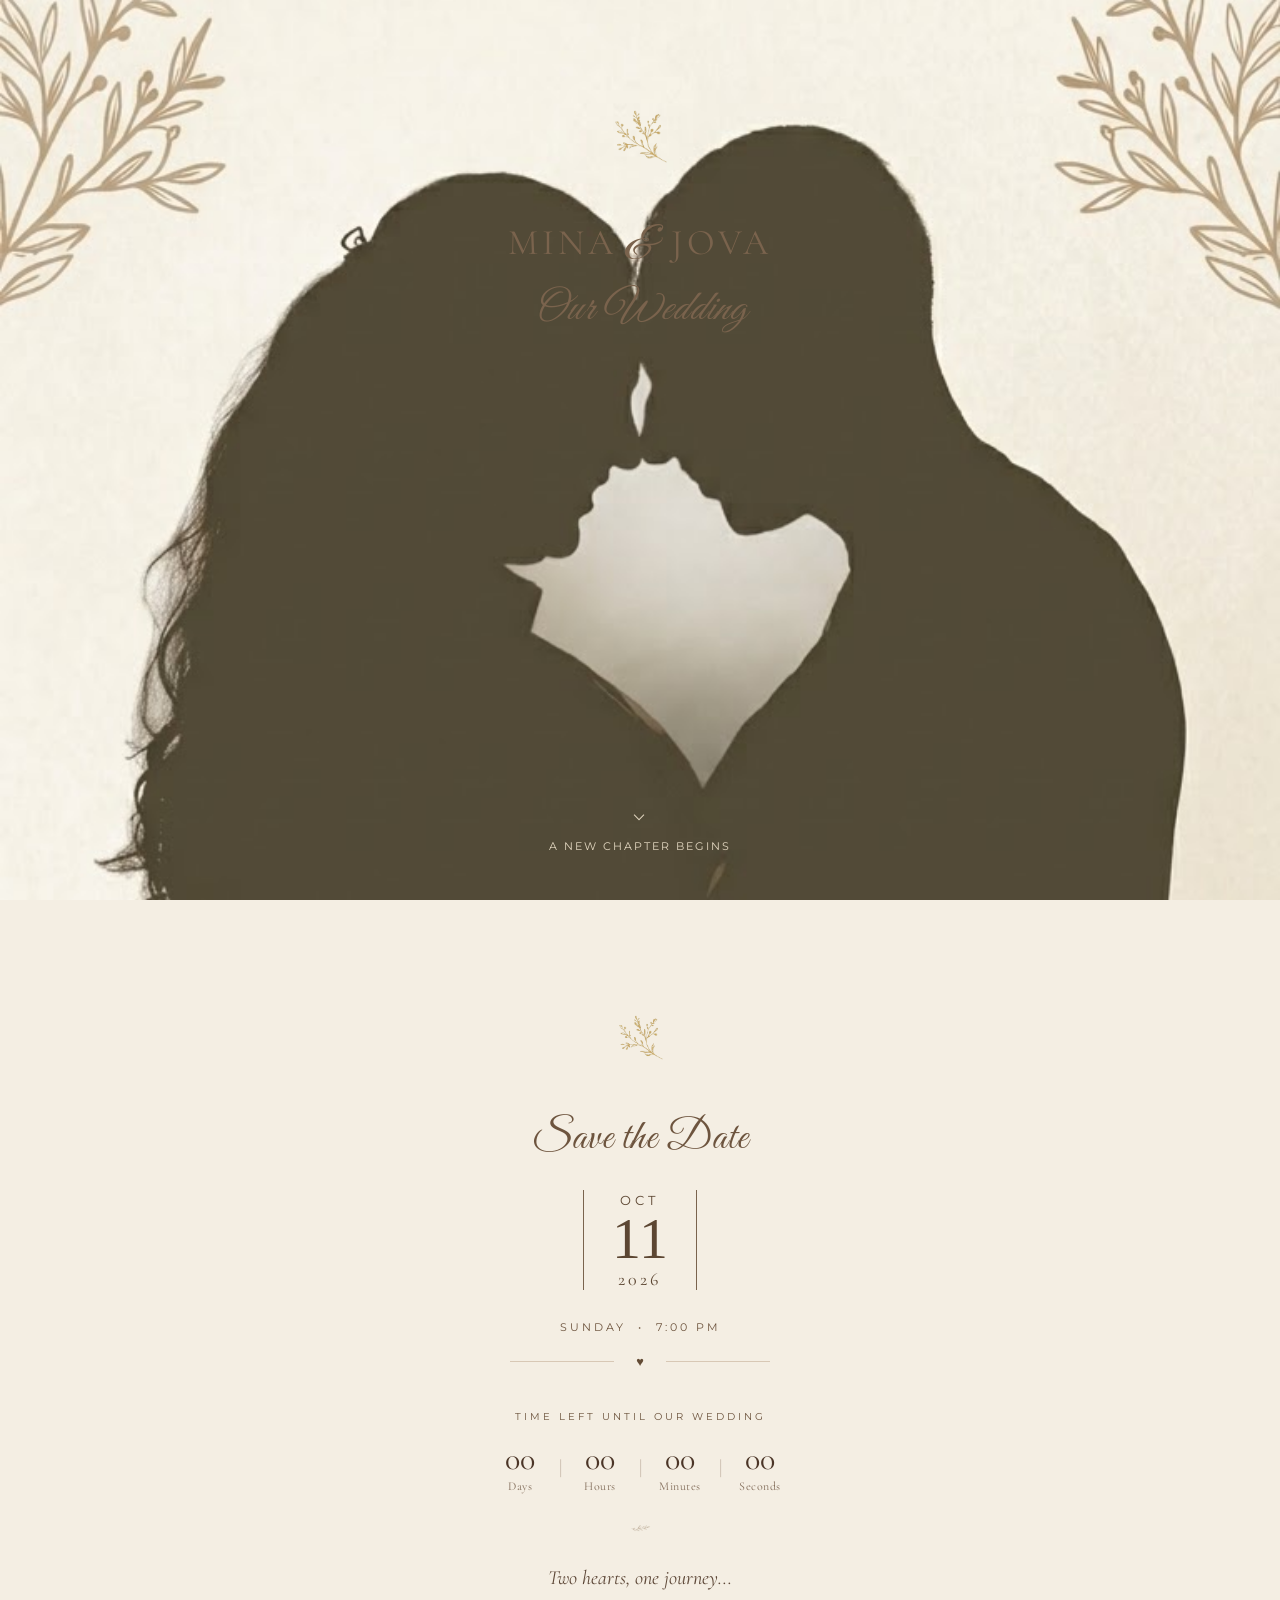
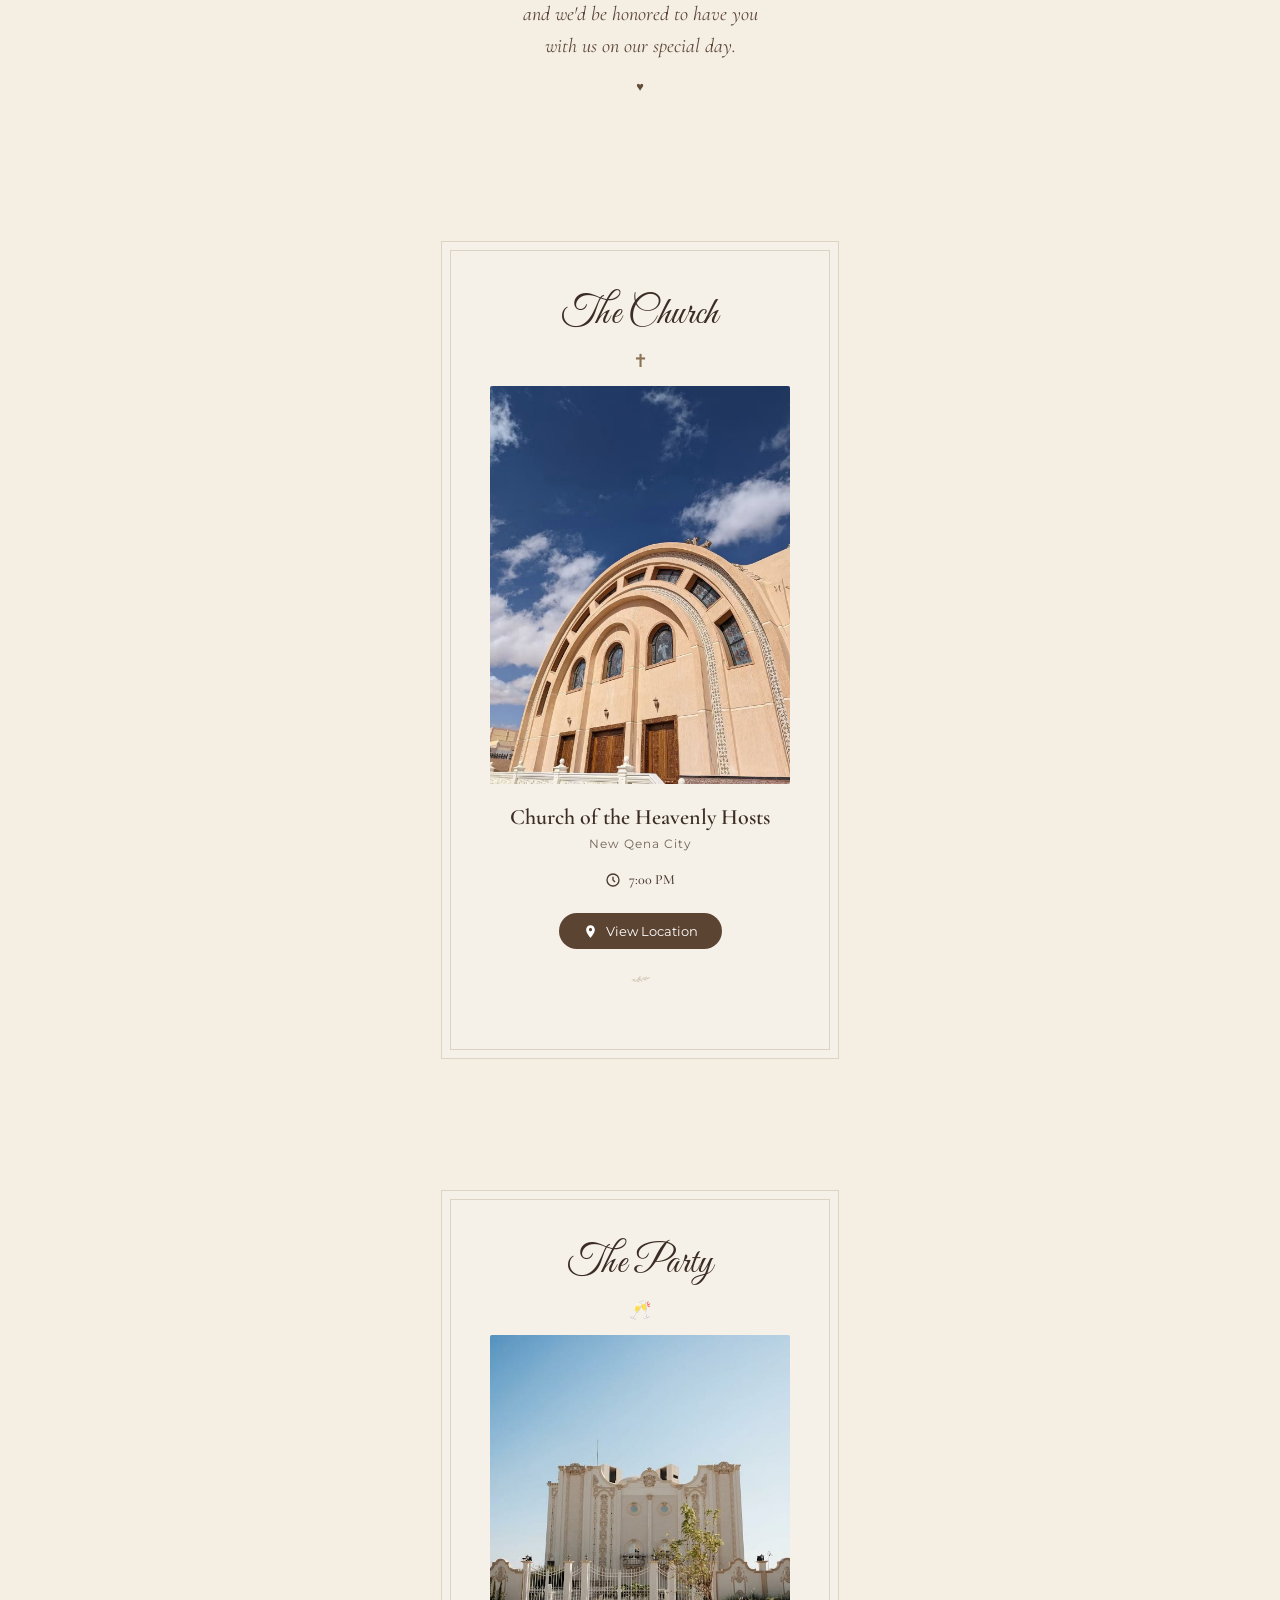
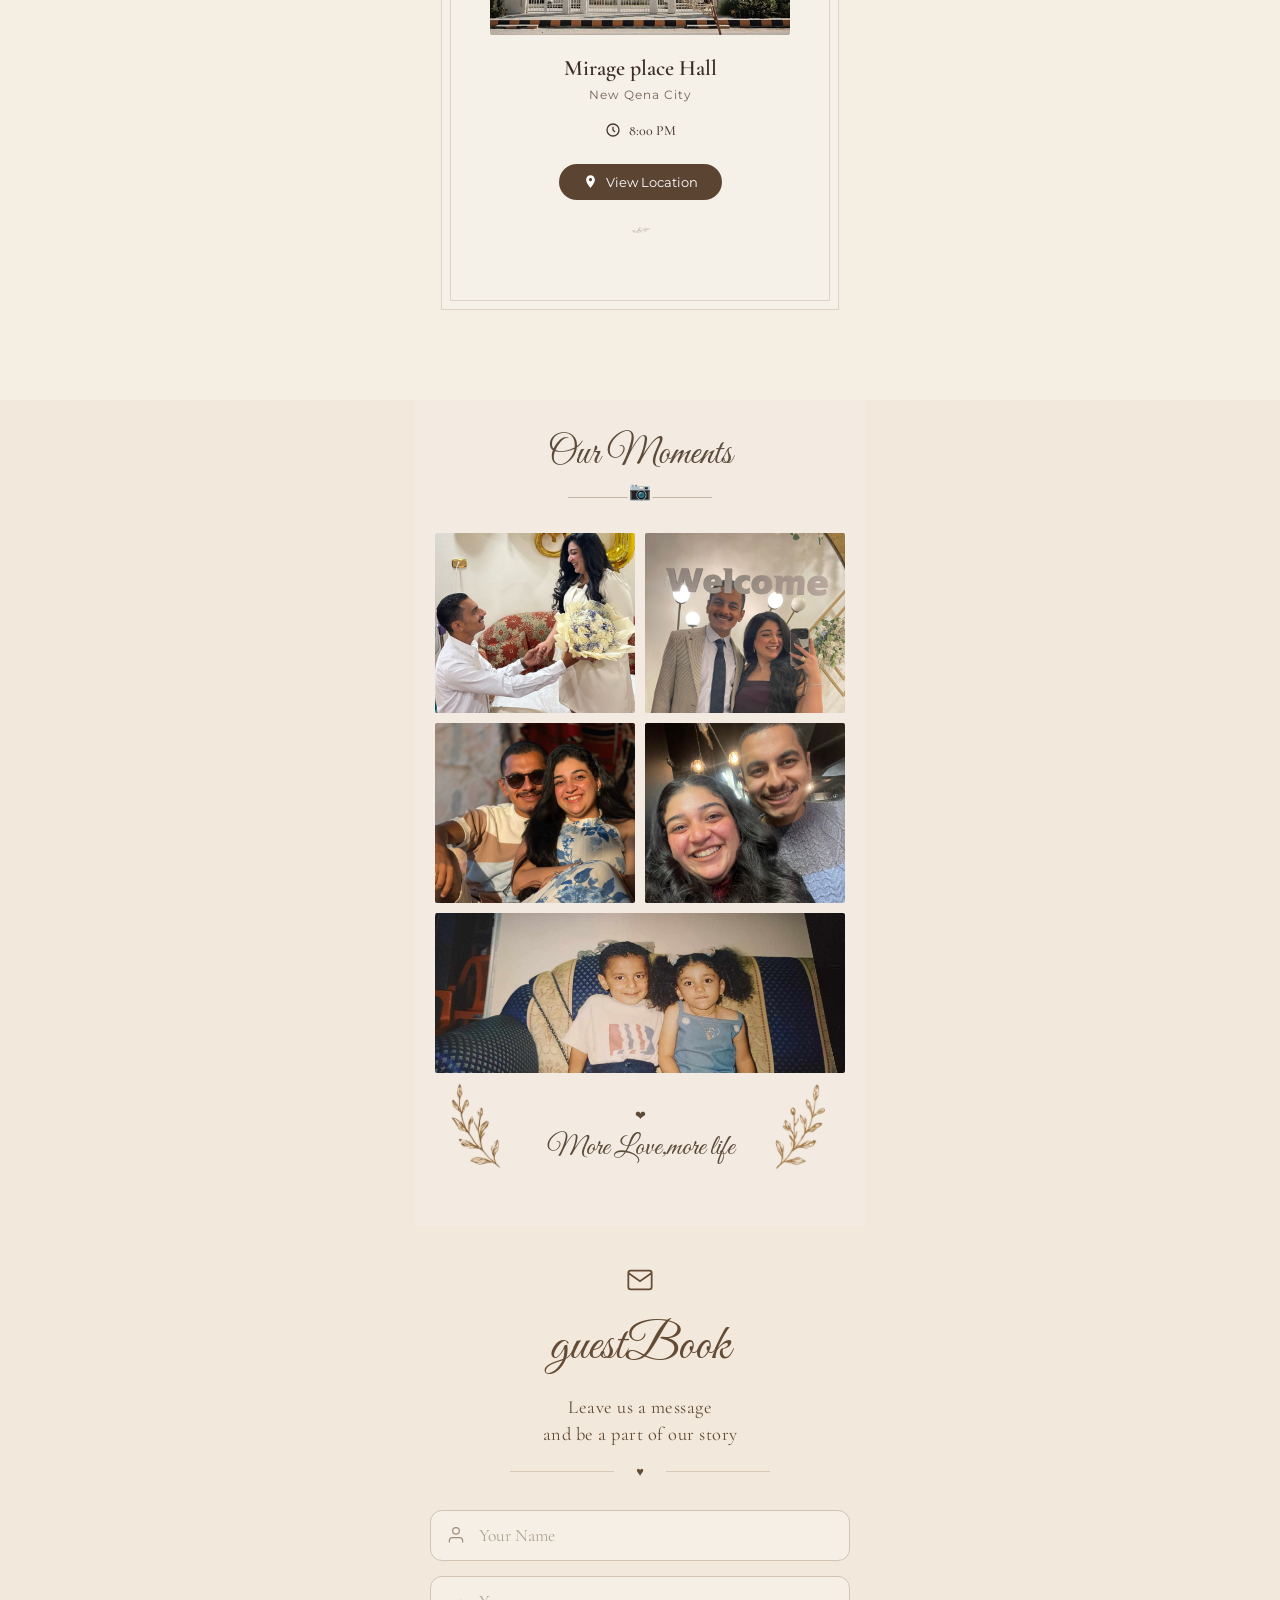
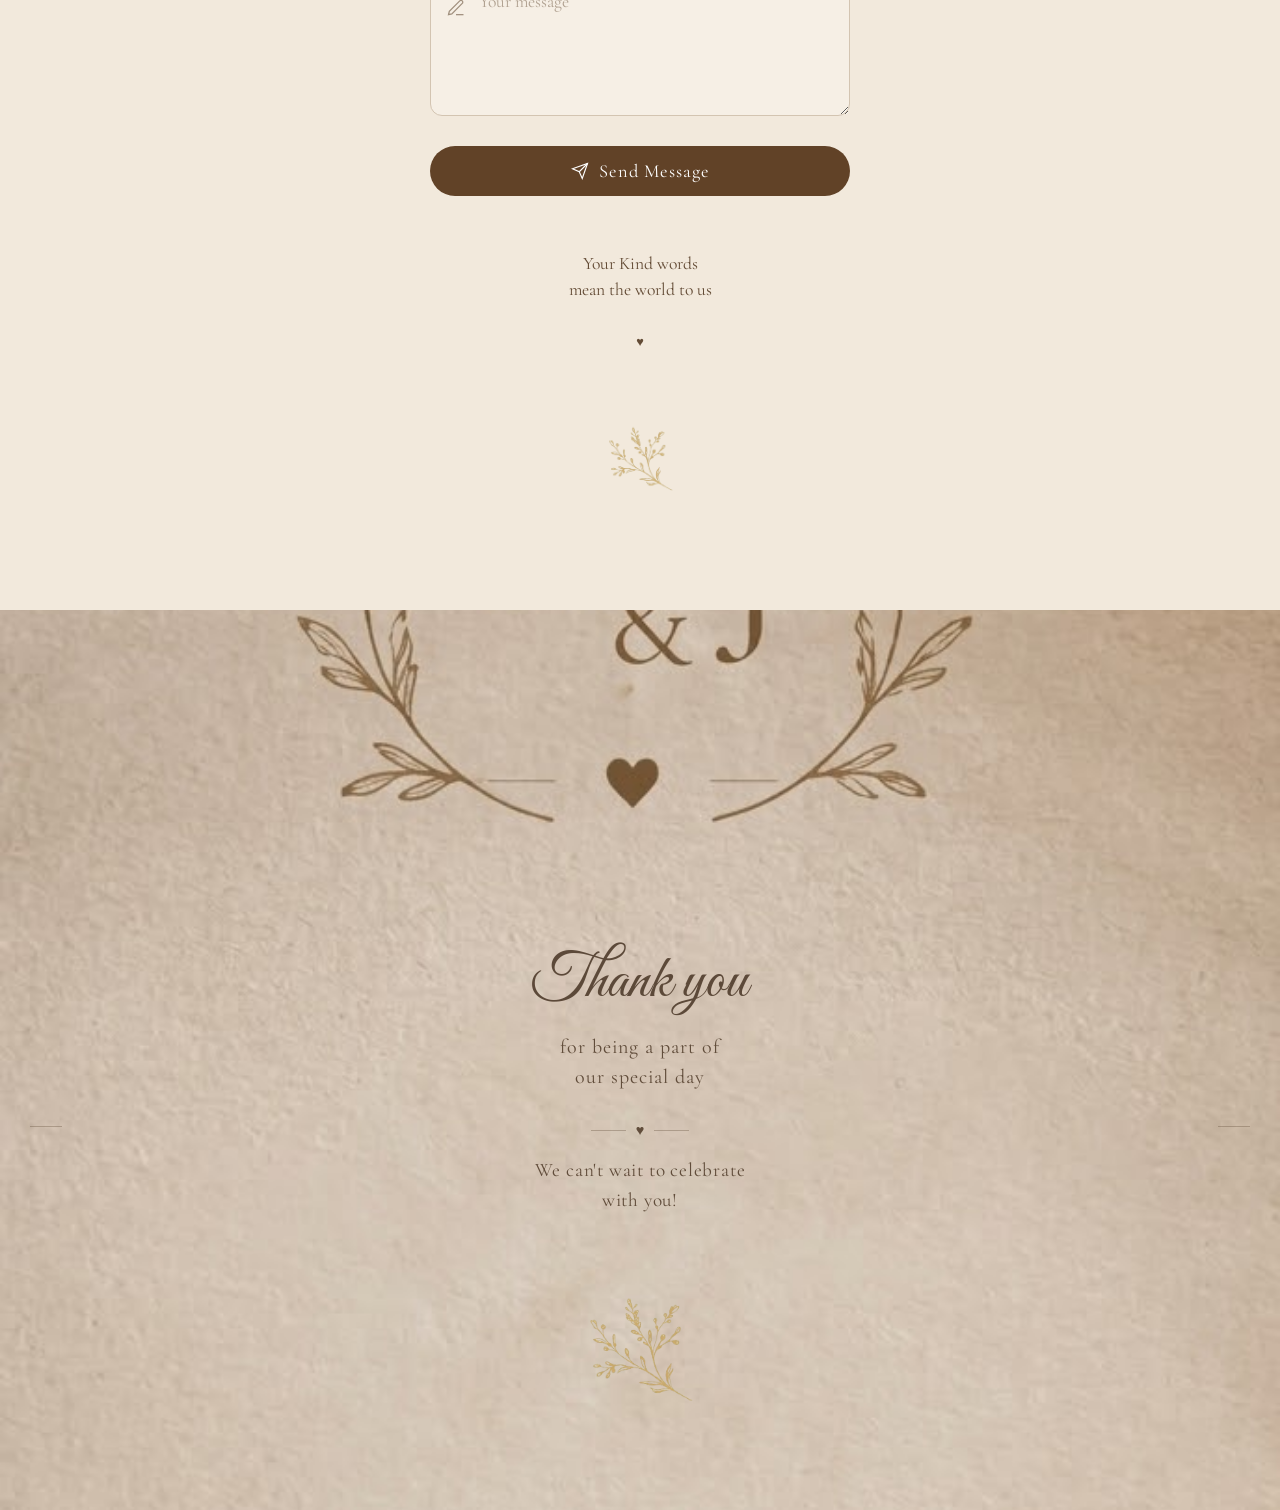
==== index.html @ a1f75e51 "Fix HTML formatting and structure" ====
<!DOCTYPE html>
<html lang="en">
<head>
    <meta charset="UTF-8">
    <meta name="viewport" content="width=device-width, initial-scale=1.0">
    <title>Mina & Jova - Our Wedding</title>

    <link rel="preconnect" href="https://fonts.googleapis.com">
    <link rel="preconnect" href="https://fonts.gstatic.com" crossorigin>
    <link href="https://fonts.googleapis.com/css2?family=Cormorant+Garamond:ital,wght@0,400;0,500;0,600;1,400&family=Great+Vibes&family=Montserrat:wght@300;400;500&display=swap" rel="stylesheet">
    <link href="https://fonts.googleapis.com/css2?family=Cormorant+Garamond:ital,wght@0,400;0,500;0,600;1,400&family=Great+Vibes&family=Montserrat:wght@300;400;500&family=Playfair+Display:wght@400;500;600&family=Cinzel:wght@400;500&family=Bodoni+Moda:ital,opsz,wght@0,6..96,400;0,6..96,500&display=swap" rel="stylesheet">
    <meta name="color-scheme"content="light">
    <link rel="stylesheet" href="background.css">
</head>
<body>
    <section class="hero-page">
        <div class="hero-img">
            <img src="photos/hhh.jpeg" alt="Mina&Jova">
        </div>
        <div class="hero-content">
            <div class="icon"><img src="photos/pl-removebg-preview.png" alt="Element"></div>
            <h1>
                Mina<span class="amp">&amp;</span> Jova
                <span>Our Wedding</span>
            </h1>
        </div>
        <div class="scroll-down" id="scrollTrigger">
            <span class="arrow"> ⌵ </span>
            <p>A New Chapter Begins</p>
        </div>
    </section>

    <section class="date-page">
        <div class="date-content">
            <div class="top-branch">
                <img src="photos/pl-removebg-preview.png" alt="branch">
            </div>

            <p class="save-date">Save the Date</p>

            <div class="wedding-date">
                <div class="month">
                    <span>OCT</span>
                </div>
                <div class="day">
                    <span>11</span>
                </div>
                <div class="year">
                    <span>2026</span>
                </div>
            </div>

            <p class="day-time">
                SUNDAY &nbsp;&bull;&nbsp; 7:00 PM
            </p>

            <div class="heart-line">
                <span></span>
                <b>♥</b>
                <span></span>
            </div>

            <p class="countdown-title">
                TIME LEFT UNTIL OUR WEDDING
            </p>
            
            <div class="countdown">
                <div class="countbox">
                    <span id="days">00</span>
                    <small>Days</small>
                </div>
                <div class="time-sep">|</div>
                <div class="countbox">
                    <span id="hours">00</span>
                    <small>Hours</small>
                </div>
                <div class="time-sep">|</div>
                <div class="countbox">
                    <span id="minutes">00</span>
                    <small>Minutes</small>
                </div>
                <div class="time-sep">|</div>
                <div class="countbox">
                    <span id="seconds">00</span>
                    <small>Seconds</small>
                </div>
            </div>

            <div class="bottom-branch">
                <img src="photos/WhatsApp_Image_2026-10-04_at_4.08.40_AM-removebg-preview.png" alt="branch">
            </div>

            <div class="invitation-message">
                <p>Two hearts, one journey...</p>
                <p>
                    and we'd be honored to have you <br>
                    with us on our special day.
                </p>
                <span class="footer-heart">♥</span>
            </div>
        </div>
    </section>
    <section>
        <div class="church">
            <h1>The Church</h1>
            <div class="cross">
                <span class="line"></span>
                <br>✝<br>
                <span class="line"></span>
            </div>
            <img src="photos/church.jpeg" alt="The church">
            <h3>Church of the Heavenly Hosts </h3>
            <p class="address">New Qena City</p>
            <div class="ch-time">
                <svg class="clock-icon" viewBox="0 0 24 24" fill="none" stroke="currentColor" stroke-width="2">
                    <circle cx="12" cy="12" r="9"></circle>
                    <polyline points="12 7 12 12 15 15"></polyline>
                </svg>
                <span>7:00 PM</span>
            </div>
            <div class="location">
                <a href="https://maps.app.goo.gl/4hbQ6xeEVaFsQYPV6" target="_blank">
                    <svg class="locationicon" viewBox="0 0 24 24" fill="currentColor">
                        <path d="M12 2C8.13 2 5 5.13 5 9c0 5.25 7 13 7 13s7-7.75 7-13c0-3.87-3.13-7-7-7zm0 9.5c-1.38 0-2.5-1.12-2.5-2.5s1.12-2.5 2.5-2.5 2.5 1.12 2.5 2.5-1.12 2.5-2.5 2.5z"/>
                    </svg>
                    <span>View Location</span>
                </a>
            </div>
            <div class="bottom-branch">
                <img src="photos/WhatsApp_Image_2026-10-04_at_4.08.40_AM-removebg-preview.png" alt="branch">
            </div>
        </div>
    </section>
    <section>
        <div class="church">
            <h1>The Party</h1>
            <div class="cross">
                <span class="line"></span>
                <br>🥂<br>
                <span class="line"></span>
            </div>
            <img src="photos/mirage.jpeg" alt="The church">
            <h3>Mirage place Hall </h3>
            <p class="address">New Qena City</p>
            <div class="ch-time">
                <svg class="clock-icon" viewBox="0 0 24 24" fill="none" stroke="currentColor" stroke-width="2">
                    <circle cx="12" cy="12" r="9"></circle>
                    <polyline points="12 7 12 12 15 15"></polyline>
                </svg>
                <span>8:00 PM</span>
            </div>
            <div class="location">
                <a href="https://maps.app.goo.gl/EiPr5Mc1aZHXVhtH8" target="_blank">
                    <svg class="locationicon" viewBox="0 0 24 24" fill="currentColor">
                        <path d="M12 2C8.13 2 5 5.13 5 9c0 5.25 7 13 7 13s7-7.75 7-13c0-3.87-3.13-7-7-7zm0 9.5c-1.38 0-2.5-1.12-2.5-2.5s1.12-2.5 2.5-2.5 2.5 1.12 2.5 2.5-1.12 2.5-2.5 2.5z"/>
                    </svg>
                    <span>View Location</span>
                </a>
            </div>
            <div class="bottom-branch">
                <img src="photos/WhatsApp_Image_2026-10-04_at_4.08.40_AM-removebg-preview.png" alt="branch">
            </div>
        </div>
    </section>
    <section class="gallery">
        <h1 class="title">Our Moments</h1>
        <div class="cross">
                <span class="line"></span>
                <span class="icon">📷</span>
                <span class="line"></span>
         </div>
         <div class="img">
            <img src="photos/1.jpeg" alt="1st ph" class="first">
            <img src="photos/2.jpeg" alt="2nd ph">
            <img src="photos/3.jpeg" alt="3rd">
            <img src="photos/4.jpeg" alt="5th">
            <img src="photos/kids.jpeg" alt="4th" class="full-width">
         </div>
         <div class="footeer-content">
            <div class="heart-icon">❤</div>
            <p class="gcontent">More Love,more life</p>
             <img src="photos/plant-removebg-preview.png" alt="branches" class="side-branches">
         </div>

    </section>
    <section class="guestBook-page" id="guestBook">
        <div class="guestBook-container">
            <div class="envelope-icon">
                <svg viewBox="0 0 24 24" fill="none" stroke="currentColor" stroke-width="1.5">
                    <rect x="2" y="4" width="20" height="16" rx="2"></rect>
                    <path d="M22 6L12 13L2 6"></path>
                </svg>
            </div>
            <h1>guestBook</h1>
            <p class="subtitle">
                Leave us a message<br>
                and be a part of our story
            </p>
            <div class="heart-line">
                <span></span>
                <b>♥</b>
                <span></span>
            </div>

            <form class="guestBook-form" id="guestBookform">
                <div class="input-group">
                    <svg class="input-icon" viewBox="0 0 24 24" fill="none" stroke="currentColor" stroke-width="1.5">
                        <path d="M20 21v-2a4 4 0 0 0-4-4H8a4 4 0 0 0-4 4v2"></path>
                        <circle cx="12" cy="7" r="4"></circle>
                    </svg>
                    <input type="text" id="guestName" placeholder="Your Name" required>
                </div>
                <div class="input-group">
                    <svg class="input-icon pencil-icon" viewBox="0 0 24 24" fill="none" stroke="currentColor" stroke-width="1.5">
                        <path d="M12 20h9"></path>
                        <path d="M16.5 3.5a2.121 2.121 0 0 1 3 3L7 19l-4 1 1-4L16.5 3.5z"></path>
                    </svg>
                    <textarea id="guestMessage" placeholder="Your message" rows="4" required></textarea>
                </div>

                <button type="submit" class="send-btn">
                    <svg viewBox="0 0 24 24" fill="none" stroke="currentColor" stroke-width="1.5">
                        <line x1="22" y1="2" x2="11" y2="13"></line>
                        <polygon points="22 2 15 22 11 13 2 9 22 2"></polygon>
                    </svg>
                    <span>Send Message</span>
                </button>
            </form>
            <div class="guestBook-footer">
                <p id="guestBookStatus"></p>
                <p>Your Kind words<br>mean the world to us</p>
                <span class="footer-heart">♥</span>
                <div class="bottom-branch">
                    <img src="photos/pl-removebg-preview.png" alt="branch">
                </div>
            </div>
            
        </div>
    </section>
    <section class="last-page">
        <img src="photos/lastpage.jpeg" alt="last-page" loading="eager">
        <h1>Thank you</h1>
        <p>for being a part of<br>our special day</p>
        <div class="footer-heart">
            <span class="footer-heart">♥</span>
        </div>
        <div class="lastletters">
            <p>We can't wait to celebrate <br>with you!</p>
        </div>
        <div class="bottom-branch">
            <img src="photos/pl-removebg-preview.png" alt="branch">
        </div>
    </section>
    <script src="background.js"></script>
</body>
</html>
---- background.css ----
/* --- إعدادات الصفحة الأساسية --- */
html, body {
    margin: 0;
    padding: 0;
    width: 100%;
    background: #f4eee3;
    color-scheme: light;
    -webkit-text-size-adjust: 100%;
    font-family: 'Playfair Display', Georgia, serif;
    display: block; /* يضمن ترتيب الأقسام عمودياً */
}

/* ==========================================
   1. Hero Page Section (الصفحة الأولى)
   ========================================== */
.hero-page {
    width: 100%;
    min-height: 100svh;
    position: relative;
    overflow: hidden;
    background: #f4eee3;
    display: flex;
    justify-content: center;
    align-items: center;
    padding: 0;
    box-sizing: border-box;
    touch-action: none;
}

.hero-img {
    position: absolute;
    inset: 0;
    width: 100%;
    height: 100%;
    z-index: 1;
    overflow: hidden;
}

.hero-img img {
    width: 100%;
    height: 100%;
    object-fit: cover;
    object-position: center center;
    display: block;
}

.hero-content {
    position: absolute;
    z-index: 2;
    top: 8%;
    left: 50%;
    transform: translateX(-50%);
    text-align: center;
    width: 90%;
    max-width: 500px;
}

.hero-content h1 {
    font-family: "Cormorant Garamond", serif;
    font-size: clamp(26px, 5vw, 36px);
    font-weight: 400;
    color: #7a634d;
    margin: 0;
    text-transform: uppercase;
    letter-spacing: 4px;
    line-height: 1.2;
}

.hero-content h1 span {
    font-family: 'Great Vibes', cursive;
    font-size: clamp(28px, 6vw, 42px);
    letter-spacing: 1px;
    font-style: italic;
    font-weight: 400;
    text-transform: none;
    display: block;
    margin-top: 10px;
    color: #7a634d;
}

.hero-content h1 .amp {
    font-family: 'Great Vibes', cursive;
    font-size: 1.3em;
    color: #7a634d;
    text-transform: none;
    font-weight: 400;
    margin: 0 6px;
    display: inline-block;
    vertical-align: middle;
}

.icon {
    display: flex;
    justify-content: center;
    margin-bottom: 12px;
}

.icon img {
    width: clamp(45px, 12vw, 65px);
    height: auto;
    display: block;
    mix-blend-mode: multiply;
}

.scroll-down {
    position: absolute;
    z-index: 2;
    opacity: 0.9;
    bottom: 4%;
    left: 50%;
    transform: translateX(-50%);
    display: flex;
    flex-direction: column;
    align-items: center;
    gap: 5px;
    font-family: "Montserrat", sans-serif;
    font-size: 11px;
    white-space: nowrap;
    letter-spacing: 2px;
    text-transform: uppercase;
    color: #f4e8d1;
}

.scroll-down .arrow {
    display: block;
    font-size: 20px;
    line-height: 1;
}

/* ==========================================
   2. Date Page Section (صفحة التاريخ والتنازلي)
   ========================================== */
.date-page {
    width: 100%;
    min-height: 100svh;
    background: #f4eee3;
    display: flex;
    justify-content: center;
    align-items: center;
    text-align: center;
    padding: 60px 25px;
    color: #c4b5a5;
    box-sizing: border-box;
}

.date-content {
    width: 100%;
    max-width: 450px;
    display: flex;
    flex-direction: column;
    align-items: center;
}

.top-branch img {
    width: 55px;
    height: auto;
    margin-bottom: 15px;
    display: block;
}

.save-date {
    font-family: 'Great Vibes', cursive;
    font-size: 42px;
    letter-spacing: 1px;
    color: #6d543e;
    margin: 0 0 20px 0;
}

.wedding-date {
    display: inline-flex;
    flex-direction: column;
    justify-content: center;
    align-items: center;
    border-left: 1px solid #7a634d;
    border-right: 1px solid #7a634d;
    padding: 0 28px;
    align-items: stretch;
    margin: 5px 0 20px;
}

.month span {
    font-family: "Montserrat", sans-serif;
    font-size: 13px;
    letter-spacing: 4px;
    color: #5c4632;
}

.day span {
    font-family: "barkshire swash", serif;
    font-size: 58px;
    line-height: 1;
    font-weight: 500;
    color: #5c4632;
}

.year span {
    font-family: "Cormorant Garamond", serif;
    font-size: 18px;
    letter-spacing: 3px;
    color: #5c4632;
}

.day-time {
    font-family: "Montserrat", sans-serif;
    font-size: 11px;
    letter-spacing: 3px;
    color: #6d543e;
    margin: 10px 0 20px;
    text-transform: uppercase;
}

.heart-line {
    display: flex;
    align-items: center;
    justify-content: center;
    width: 65%;
    gap: 12px;
    margin: 10px auto 25px;
}

.heart-line span {
    flex: 1;
    height: 1px;
    background: #b49a72;
}

.heart-line b {
    padding: 0 10px;
    font-size: 9px;
    color: #6d543e;
}

.countdown-title {
    font-family: "Montserrat", sans-serif;
    font-size: 10px;
    letter-spacing: 3px;
    text-transform: uppercase;
    color: #6d543e;
    margin-bottom: 20px;
}

.countdown {
    display: flex;
    justify-content: center;
    align-items: center;
    gap: 16px;
    margin-bottom: 20px;
}

.countbox {
    display: flex;
    flex-direction: column;
    align-items: center;
    min-width: 45px;
}

.countbox span {
    font-family: "Cormorant Garamond", serif;
    line-height: 1;
    font-size: 32px;
    color: #4b3527;
}

.countbox small {
    font-family: "Cormorant Garamond", serif;
    margin-top: 4px;
    font-size: 12px;
    letter-spacing: 0.5px;
    text-transform: capitalize;
    color: #806b58;
}

.time-sep {
    color: #c4b5a5;
    font-weight: 300;
    font-size: 20px;
    line-height: 1;
}

.invitation-message {
    font-family: "Cormorant Garamond", serif;
    color: #5d4737;
    font-size: 20px;
    line-height: 1.6;
    font-style: italic;
}

.invitation-message p {
    margin: 4px 0;
}

.footer-heart {
    display: block;
    margin-top: 15px;
    font-size: 10px;
    color: #6d543e;
}


section:has(.church) {
    display: flex;
    justify-content: center;
    align-items: center;
    min-height: 100vh;
    padding: 40px 20px;
    box-sizing: border-box;
    background-color: #f4eee3;
}

.church {
    background-color: #f5f0e8;
    border: 1px solid #dcd3c5;
    outline: 8px solid #f5f0e8;
    box-shadow: 0 0 0 9px #dcd3c5;
    
    max-width: 380px;
    width: 100%;
    padding: 40px 20px;
    text-align: center;
    box-sizing: border-box;
    color: #4a3b32;
    margin: 0 auto;
}

.church h1 {
    font-family: 'Great Vibes', cursive;
    font-size: 38px;
    font-weight: normal;
    margin: 0 0 10px 0;
    color: #3b2d25;
}

.church .cross {
    font-size: 18px;
    color: #8c7355;
    margin: 10px 0 20px;
    line-height: 0.5;
}


.church img {
    width: 100%;
    max-width: 300px;
    height: auto;
    border-radius: 2px;
    display: block;
    margin: 0 auto 20px auto;
}

.church h3 {
    font-family: "Cormorant Garamond", serif;
    font-size: 22px;
    font-weight: 600;
    margin: 0 0 6px 0;
    color: #3b2d25;
}

.church .address {
    font-family: "Montserrat", sans-serif;
    font-size: 12px;
    letter-spacing: 1px;
    color: #736357;
    margin: 0 0 20px 0;
}

.ch-time {
    display: flex;
    align-items: center;
    justify-content: center;
    gap: 8px;
    margin-bottom: 25px;
    color: #4a3b32;
    font-size: 14px;
    font-weight: 500;
}

.clock-icon {
    width: 16px;
    height: 16px;
    stroke: #4a3b32;
}


.location {
    margin-bottom: 25px;
}

.location a {
    display: inline-flex;
    align-items: center;
    justify-content: center;
    gap: 8px;
    background-color: #5c4433; 
    color: #ffffff !important;  
    padding: 10px 24px;
    border-radius: 50px;       
    text-decoration: none !important;
    font-family: "Montserrat", sans-serif;
    font-size: 13px;
    transition: background-color 0.3s ease;
}

.location a:hover {
    background-color: #423023;
}


.locationicon {
    width: 15px;
    height: 15px;
    fill: #ffffff;
}

.bottom-branch img {
    width: 250px;
    height: auto;
    margin: 10px auto 25px;
    display: block;
}


.gallery {
    background-color: #f3eae1; 
    max-width: 450px;
    margin: 0 auto;
    padding: 30px 20px 20px 20px;
    text-align: center;
    box-sizing: border-box;
    position: relative;
}


.gallery .title {
    font-family: 'Great Vibes', 'Dancing Script', cursive;
    font-size: 2.4rem;
    color: #5c4b38;
    margin: 0 0 5px 0;
    font-weight: normal;
}


.gallery .cross {
    display: flex;
    align-items: center;
    justify-content: center;
    gap: 1px;
    margin-bottom: 20px;
    color: #5c4b38;
    font-size: 0.9rem;
}

.gallery .cross .line {
    height: 1px;
    width: 60px;
    background-color: #c4b5a5;
    display: inline-block;
}
.gallery .cross .icon{
   font-size: 1.1rem;
   line-height: 1;
}


.gallery .img {
    display: grid;
    grid-template-columns: repeat(2, 1fr); 
    gap: 10px;
    margin-bottom: 25px;
}


.gallery .img img {
    width: 100%;
    height: 180px; 
    object-fit: cover; 
    display: block;
    border-radius: 2px;
}


.gallery .img img.full-width {
    grid-column: span 2;
    height: 160px; 
}


.gallery .img img {
    width: 100%;
    height: 180px;
    object-fit: cover;
    object-position: top; 
    display: block;
    border-radius: 2px;
}
.gallery .img img:first-child{
    object-position: bottom !important;
}

.gallery .footeer-content {
    position: relative;
    padding-top: 10px;
    padding-bottom: 40px; 
}

.gallery .heart-icon {
    font-size: 0.8rem;
    color: #5c4b38;
    margin-bottom: 5px;
}

.gallery .gcontent {
    font-family: 'Great Vibes', 'Dancing Script', cursive;
    font-size: 1.8rem;
    color: #5c4b38;
    margin: 0;
}


.gallery .side-branches {
    position: absolute;
    bottom: 0;
    left: 0;
    width: 100%;
    height: auto;
    pointer-events: none; 
}

/* ==========================================
   4. Guestbook Section (قسم دفتر الزوار)
   ========================================== */
.guestbook-section {
    width: 100%;
    min-height: 100vh;
    background-color: #f4eee3;
    display: flex;
    justify-content: center;
    align-items: center;
    padding: 60px 20px;
    box-sizing: border-box;
}

.guestbook-container {
    width: 100%;
    max-width: 420px;
    text-align: center;
    margin: 0 auto;
}

.envelope-icon {
    display: flex;
    justify-content: center;
    margin-bottom: 10px;
}

.envelope-icon svg {
    width: 28px;
    height: 28px;
    stroke: #6d543e;
}

.guestbook-container h1 {
    font-family: 'Great Vibes', cursive;
    font-size: 52px;
    font-weight: normal;
    color: #4a3b32;
    margin: 5px 0 15px 0;
}

.guestbook-container .subtitle {
    font-family: "Cormorant Garamond", serif;
    font-size: 20px;
    color: #6d543e;
    line-height: 1.4;
    margin: 0 0 15px 0;
}

.guestbook-form {
    display: flex;
    flex-direction: column;
    gap: 16px;
    margin: 30px 0;
}

.input-group {
    position: relative;
    width: 100%;
}

.input-icon {
    position: absolute;
    left: 16px;
    top: 50%;
    transform: translateY(-50%);
    width: 18px;
    height: 18px;
    stroke: #806b58;
    pointer-events: none;
}

.pencil-icon {
    top: 20px;
    transform: none;
}

.input-group input,
.input-group textarea {
    width: 100%;
    background-color: rgba(238, 230, 218, 0.5);
    border: 1px solid #dcd3c5;
    border-radius: 12px;
    padding: 14px 16px 14px 46px;
    font-family: "Cormorant Garamond", serif;
    font-size: 18px;
    color: #4a3b32;
    box-sizing: border-box;
    outline: none;
    transition: border-color 0.3s ease, background-color 0.3s ease;
}

.input-group input::placeholder,
.input-group textarea::placeholder {
    color: #806b58;
    opacity: 0.8;
}

.input-group input:focus,
.input-group textarea:focus {
    border-color: #7a634d;
    background-color: rgba(238, 230, 218, 0.8);
}

.input-group textarea {
    resize: vertical;
    min-height: 140px;
}

.send-btn {
    display: inline-flex;
    align-items: center;
    justify-content: center;
    gap: 10px;
    background-color: #5c4433;
    color: #ffffff;
    border: none;
    border-radius: 50px;
    padding: 14px 28px;
    font-family: "Montserrat", sans-serif;
    font-size: 14px;
    letter-spacing: 1px;
    cursor: pointer;
    transition: background-color 0.3s ease;
    margin-top: 5px;
}

.send-btn:hover {
    background-color: #423023;
}

.send-btn svg {
    width: 16px;
    height: 16px;
    stroke: #ffffff;
}

.guestbook-footer p {
    font-family: "Cormorant Garamond", serif;
    font-size: 19px;
    color: #6d543e;
    line-height: 1.5;
    margin: 20px 0 10px 0;
}

/* استيراد خطوط كلاسيكية مشابهة للتصميم */
@import url('https://fonts.googleapis.com/css2?family=Great+Vibes&family=Cormorant+Garamond:ital,wght@0,400;0,600;1,400&display=swap');

:root {
    --bg-color: #f2e9dc;
    --text-color: #634b35;
    --input-bg: rgba(255, 255, 255, 0.25);
    --input-border: #d3c4b1;
    --btn-bg: #614227;
    --btn-text: #ffffff;
    --placeholder-color: #a08f7d;
}

body {
    margin: 0;
    padding: 0;
    background-color: var(--bg-color);
    font-family: 'Cormorant Garamond', serif;
    color: var(--text-color);
}

.guestBook-page {
    display: flex;
    justify-content: center;
    align-items: center;
    min-height: 100vh;
    padding: 40px 20px;
    box-sizing: border-box;
    background-color: var(--bg-color);
}

.guestBook-container {
    width: 100%;
    max-width: 420px;
    text-align: center;
    display: flex;
    flex-direction: column;
    align-items: center;
}

/* أيقونة الظرف العلوية */
.envelope-icon svg {
    width: 28px;
    height: 28px;
    stroke: var(--text-color);
    margin-bottom: 10px;
}

/* العنوان الرئيسي بخط الرقعة/الإنسيابي */
.guestBook-container h1 {
    font-family: 'Great Vibes', cursive;
    font-size: 3.2rem;
    font-weight: normal;
    color: var(--text-color);
    margin: 0 0 15px 0;
}

/* النص الفرعي */
.subtitle {
    font-size: 1.15rem;
    line-height: 1.5;
    color: var(--text-color);
    margin: 0 0 15px 0;
    letter-spacing: 0.5px;
}

/* خط القلب الأوسط */
.heart-line {
    display: flex;
    align-items: center;
    justify-content: center;
    width: 100%;
    max-width: 260px;
    margin: 0 auto 30px auto;
}

.heart-line span {
    flex: 1;
    height: 1px;
    background-color: #d8c8b5;
}

.heart-line b {
    font-size: 0.8rem;
    color: var(--text-color);
    padding: 0 10px;
}

/* الفورم والتصاميم الداخلية */
.guestBook-form {
    width: 100%;
    display: flex;
    flex-direction: column;
    gap: 15px;
}

.input-group {
    position: relative;
    width: 100%;
}

.input-icon {
    position: absolute;
    left: 16px;
    top: 50%;
    transform: translateY(-50%);
    width: 20px;
    height: 20px;
    stroke: var(--placeholder-color);
    pointer-events: none;
}

.input-icon.pencil-icon {
    top: 22px;
    transform: none;
}

.input-group input,
.input-group textarea {
    width: 100%;
    padding: 14px 16px 14px 48px;
    background-color: var(--input-bg);
    border: 1px solid var(--input-border);
    border-radius: 12px;
    font-family: 'Cormorant Garamond', serif;
    font-size: 1.1rem;
    color: var(--text-color);
    box-sizing: border-box;
    outline: none;
    transition: border-color 0.3s ease;
}

.input-group input::placeholder,
.input-group textarea::placeholder {
    color: var(--placeholder-color);
}

.input-group input:focus,
.input-group textarea:focus {
    border-color: var(--text-color);
}

.input-group textarea {
    resize: vertical;
}

/* زر الإرسال */
.send-btn {
    width: 100%;
    padding: 14px;
    background-color: var(--btn-bg);
    color: var(--btn-text);
    border: none;
    border-radius: 25px;
    font-family: 'Cormorant Garamond', serif;
    font-size: 1.15rem;
    cursor: pointer;
    display: flex;
    align-items: center;
    justify-content: center;
    gap: 10px;
    margin-top: 10px;
    transition: background-color 0.3s ease, transform 0.1s ease;
}

.send-btn:hover {
    background-color: #4a321d;
}

.send-btn:active {
    transform: scale(0.99);
}

.send-btn svg {
    width: 18px;
    height: 18px;
    stroke: var(--btn-text);
}


.guestBook-footer {
    margin-top: 40px;
    display: flex;
    flex-direction: column;
    align-items: center;
}

.guestBook-footer p {
    font-size: 1.1rem;
    line-height: 1.5;
    margin: 0 0 15px 0;
}

.footer-heart {
    font-size: 0.8rem;
    color: var(--text-color);
    margin-bottom: 20px;
}

.bottom-branch img {
    width: 80px;
    height: auto;
    opacity: 0.8;
}


/* استدعاء خطوط قريبة جداً من التصميم */
/* ==========================================
   5. Last Page Section (الصفحة الأخيرة)
   ========================================== */
.last-page {
    position: relative;
    width: 100%;
    min-height: 100vh;
    display: flex;
    flex-direction: column;
    align-items: center;

    /* كل المحتوى ناحية تحت */
    justify-content: flex-end;

    text-align: center;

    /* نقل المحتوى لتحت */
    padding: 80px 20px 15px 20px;

    box-sizing: border-box;
    color: #614d3b;
    font-family: 'Cormorant Garamond', serif;
    background-color: #e8ded1;
    overflow: hidden;
}


/* خلفية الصفحة كاملة */
.last-page > img[alt="last-page"] {
    position: absolute;
    top: 0;
    left: 0;
    width: 100%;
    height: 100%;
    object-fit: cover;
    z-index: 0;
}


/* العناصر فوق الخلفية */
.last-page h1,
.last-page p,
.last-page .footer-heart,
.last-page .lastletters,
.last-page .bottom-branch {
    position: relative;
    z-index: 1;
}


/* عنوان Thank you */
.last-page h1 {
    font-family: 'Great Vibes', cursive;
    font-size: 3.8rem;
    font-weight: normal;

    margin: 8px 0 0 0;

    color: #5c4939;
}


/* النص الرئيسي */
.last-page > p {
    font-size: 1.25rem;
    line-height: 1.5;
    letter-spacing: 1px;

    margin: 12px 0 0 0;

    text-transform: lowercase;
}


/* القلب والخط */
.last-page .footer-heart {
    display: flex;
    align-items: center;
    justify-content: center;

    width: 100%;

    margin: 15px 0 8px 0;
}


/* القلب */
.last-page .footer-heart span {
    font-size: 0.9rem;
    color: #614d3b;
    position: relative;
}


/* الخطوط على جانبي القلب */
.last-page .footer-heart::before,
.last-page .footer-heart::after {
    content: "";

    width: 35px;
    height: 1px;

    background-color: rgba(97, 77, 59, 0.35);

    margin: 0 10px;
}


/* النص السفلي */
.last-page .lastletters p {
    font-size: 1.2rem;
    line-height: 1.6;
    letter-spacing: 0.8px;

    margin: 0;
}


/* غصن الزينة */
.last-page .bottom-branch img {
    width: 130px;
    height: auto;

    margin-top: 5px;
    margin-bottom: 5px;

    opacity: 0.85;
}
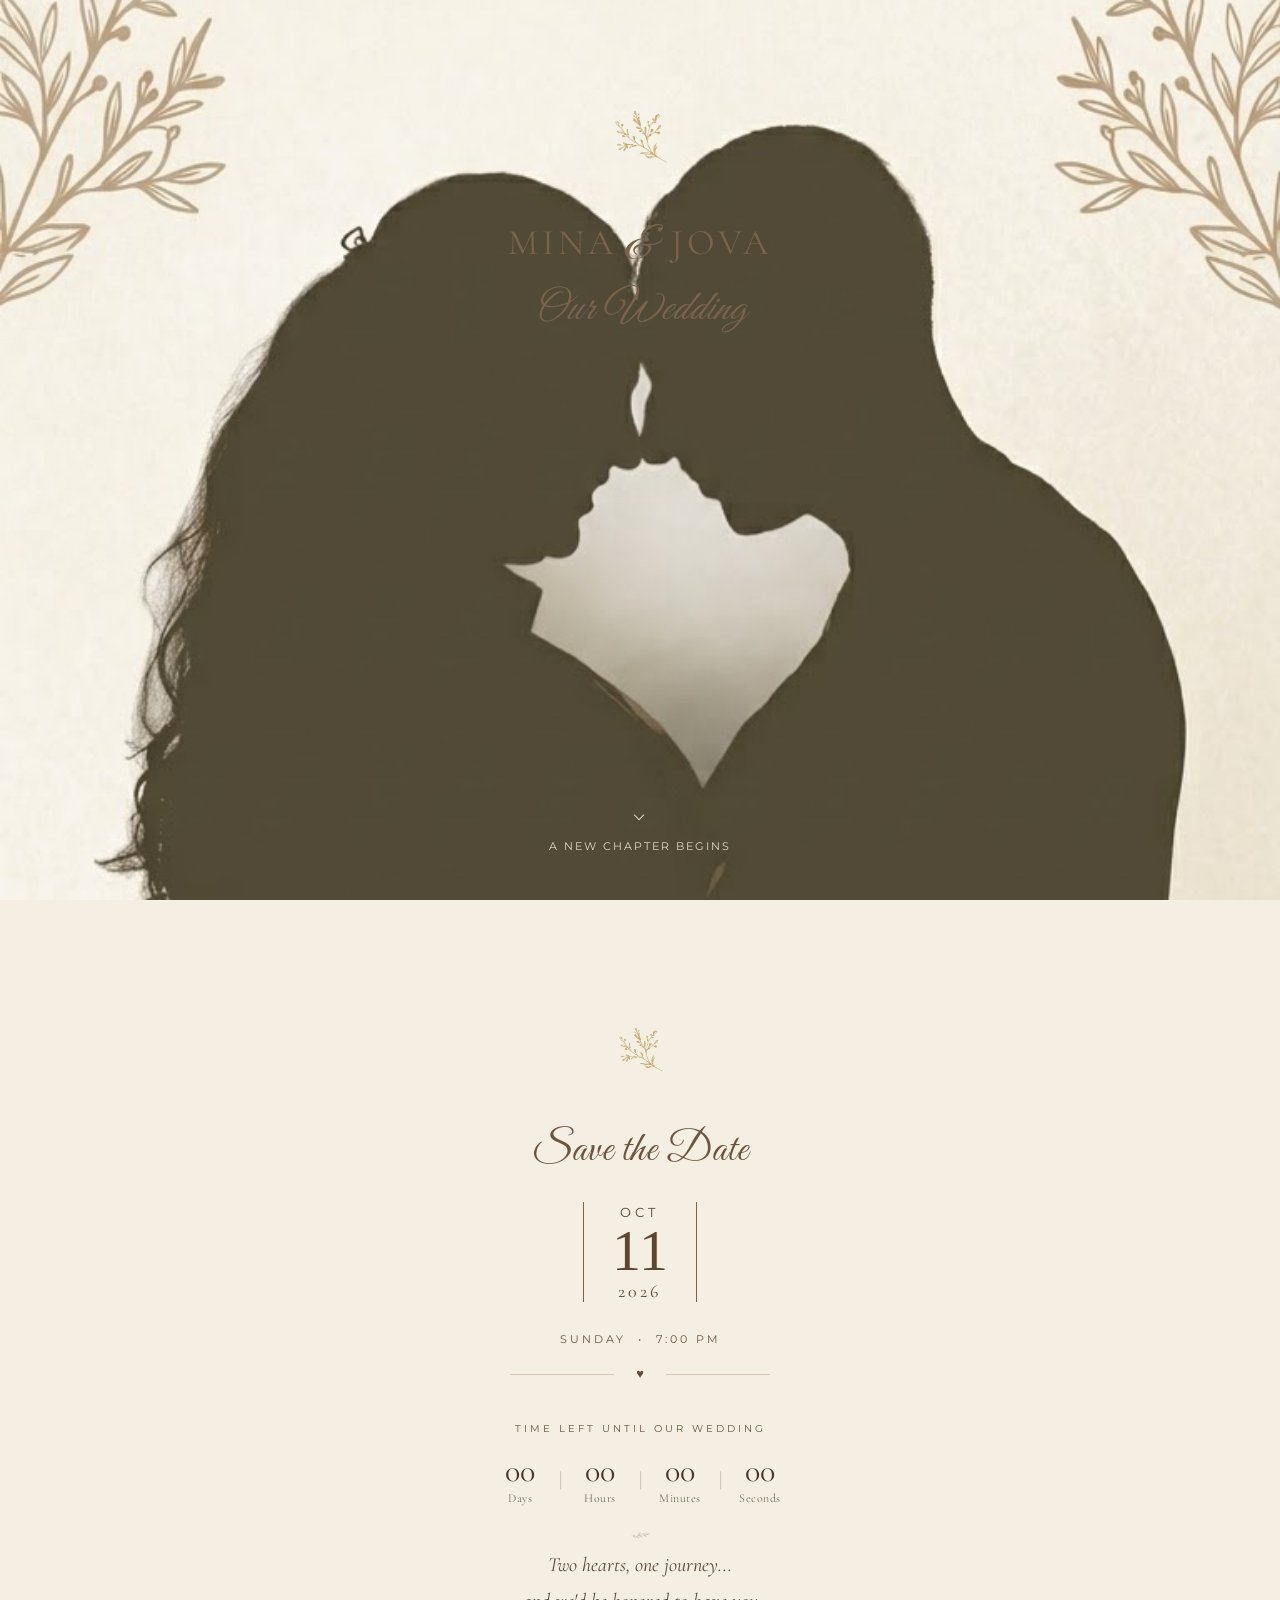
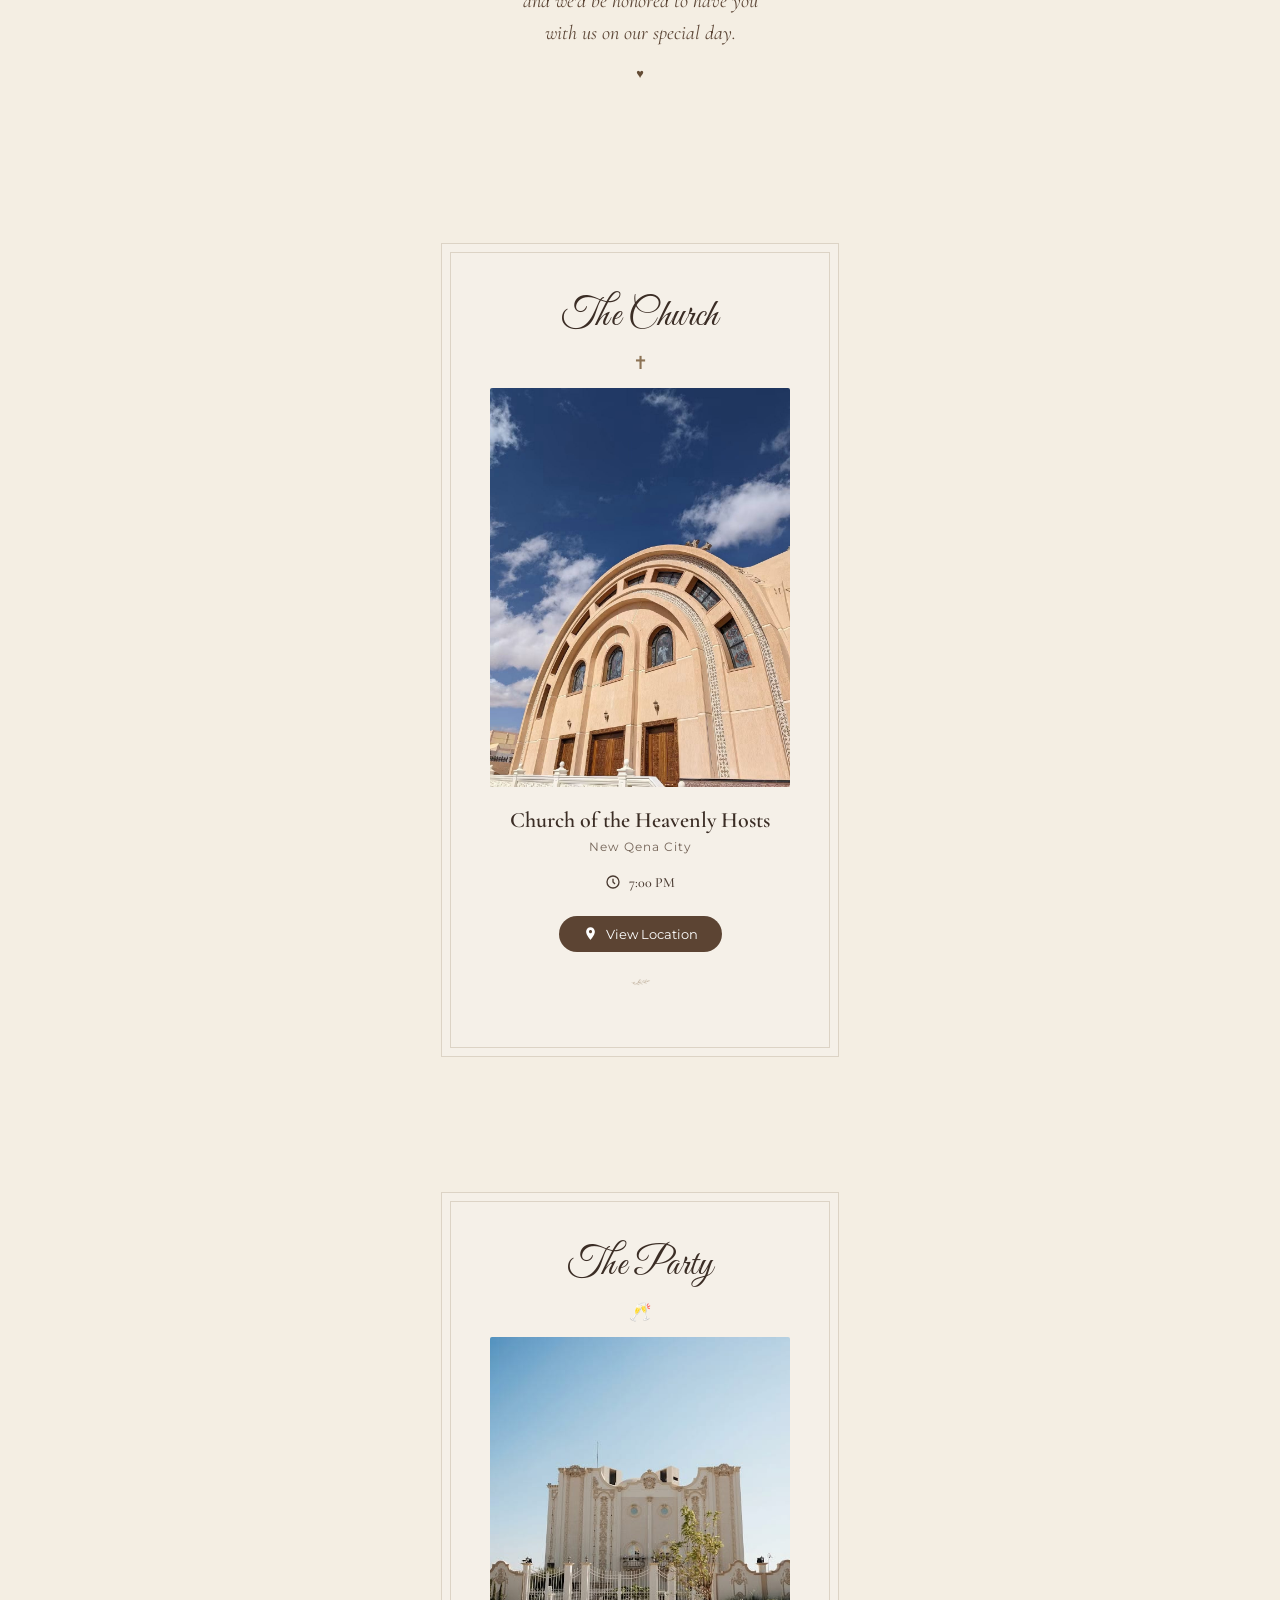
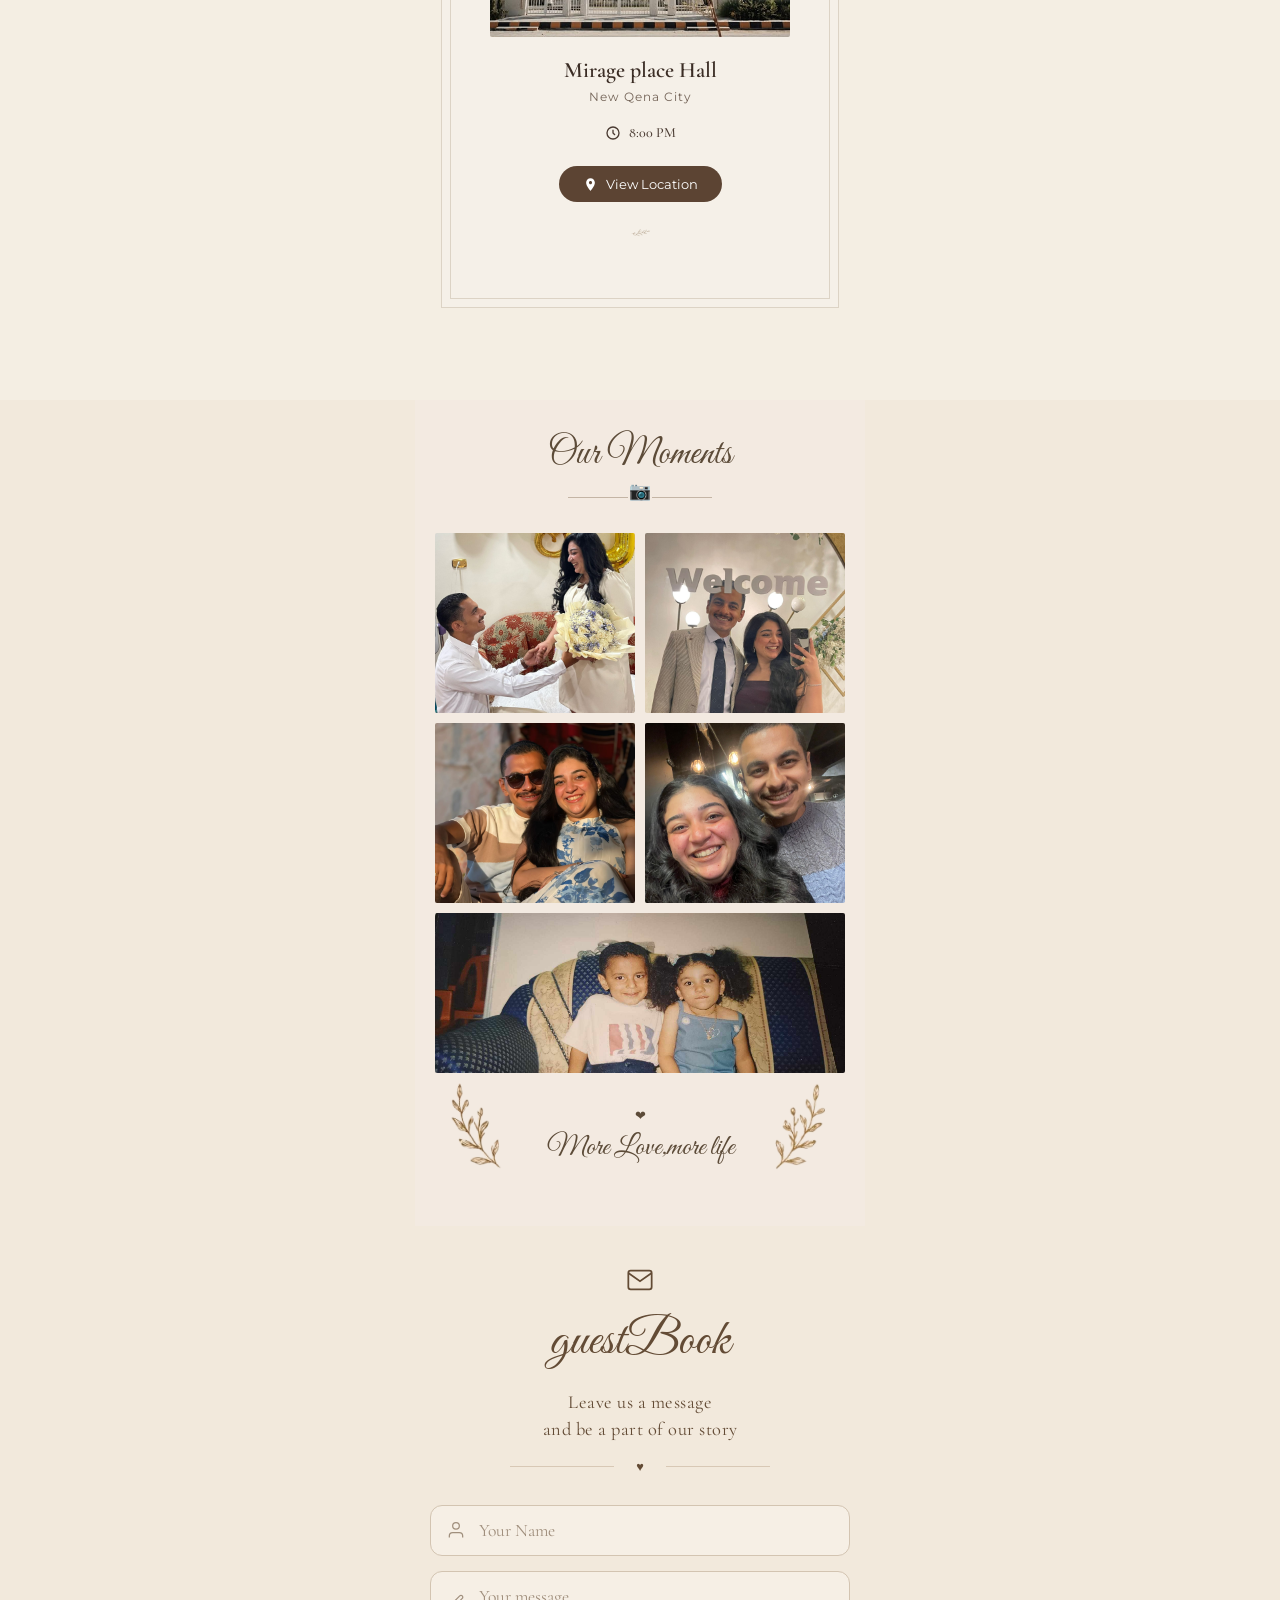
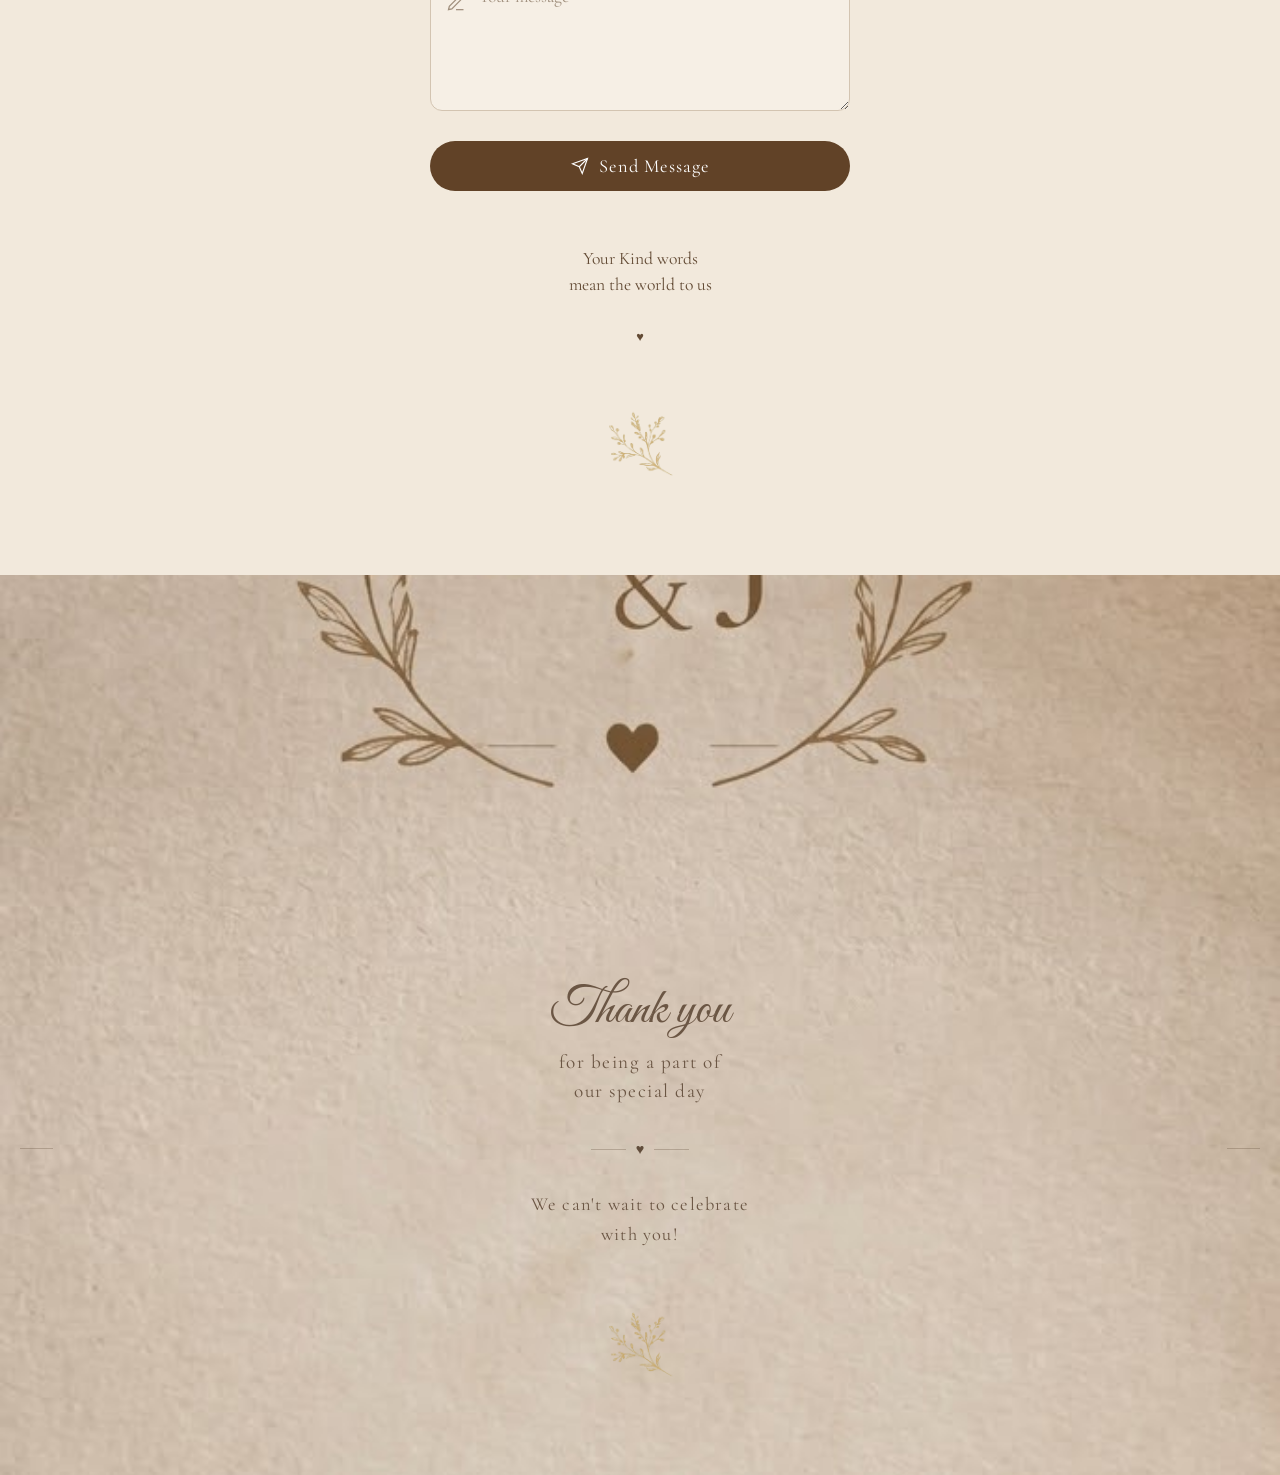
==== commit c6bccb53: "Add background music to the wedding page Added audio element for background music." ====
--- a/index.html
+++ b/index.html
@@ -251,6 +251,7 @@
             <img src="photos/pl-removebg-preview.png" alt="branch">
         </div>
     </section>
+    <audio id="bgMusic" src="music/song.mp3" loop preload="auto"></audio>
     <script src="background.js"></script>
 </body>
 </html>
--- a/background.css
+++ b/background.css
@@ -1,17 +1,42 @@
-/* --- إعدادات الصفحة الأساسية --- */
+/* ==========================================
+   المتغيرات والإعدادات الأساسية
+   ========================================== */
+:root {
+    --bg-color: #f2e9dc;
+    --text-color: #634b35;
+    --input-bg: rgba(255, 255, 255, 0.25);
+    --input-border: #d3c4b1;
+    --btn-bg: #614227;
+    --btn-text: #ffffff;
+    --placeholder-color: #a08f7d;
+}
+
+*, *::before, *::after {
+    box-sizing: border-box;
+}
+
+img {
+    max-width: 100%;
+}
+
 html, body {
     margin: 0;
     padding: 0;
     width: 100%;
-    background: #f4eee3;
+    overflow-x: hidden;
     color-scheme: light;
     -webkit-text-size-adjust: 100%;
-    font-family: 'Playfair Display', Georgia, serif;
-    display: block; /* يضمن ترتيب الأقسام عمودياً */
+    display: block;
+}
+
+body {
+    background-color: var(--bg-color);
+    font-family: 'Cormorant Garamond', serif;
+    color: var(--text-color);
 }
 
 /* ==========================================
-   1. Hero Page Section (الصفحة الأولى)
+   1. Hero Page Section
    ========================================== */
 .hero-page {
     width: 100%;
@@ -128,7 +153,7 @@
 }
 
 /* ==========================================
-   2. Date Page Section (صفحة التاريخ والتنازلي)
+   2. Date Page Section
    ========================================== */
 .date-page {
     width: 100%;
@@ -170,11 +195,10 @@
     display: inline-flex;
     flex-direction: column;
     justify-content: center;
-    align-items: center;
+    align-items: stretch;
     border-left: 1px solid #7a634d;
     border-right: 1px solid #7a634d;
     padding: 0 28px;
-    align-items: stretch;
     margin: 5px 0 20px;
 }
 
@@ -209,25 +233,27 @@
     text-transform: uppercase;
 }
 
+/* خط القلب (مستخدم في صفحة التاريخ والـ guestBook) */
 .heart-line {
     display: flex;
     align-items: center;
     justify-content: center;
-    width: 65%;
+    width: 100%;
+    max-width: 260px;
     gap: 12px;
-    margin: 10px auto 25px;
+    margin: 0 auto 30px auto;
 }
 
 .heart-line span {
     flex: 1;
     height: 1px;
-    background: #b49a72;
+    background-color: #d8c8b5;
 }
 
 .heart-line b {
+    font-size: 0.8rem;
+    color: var(--text-color);
     padding: 0 10px;
-    font-size: 9px;
-    color: #6d543e;
 }
 
 .countdown-title {
@@ -289,14 +315,18 @@
     margin: 4px 0;
 }
 
+/* القلب الصغير (عام) */
 .footer-heart {
     display: block;
     margin-top: 15px;
-    font-size: 10px;
-    color: #6d543e;
-}
-
-
+    margin-bottom: 20px;
+    font-size: 0.8rem;
+    color: var(--text-color);
+}
+
+/* ==========================================
+   3. Church / Party Sections
+   ========================================== */
 section:has(.church) {
     display: flex;
     justify-content: center;
@@ -312,7 +342,7 @@
     border: 1px solid #dcd3c5;
     outline: 8px solid #f5f0e8;
     box-shadow: 0 0 0 9px #dcd3c5;
-    
+
     max-width: 380px;
     width: 100%;
     padding: 40px 20px;
@@ -337,7 +367,6 @@
     line-height: 0.5;
 }
 
-
 .church img {
     width: 100%;
     max-width: 300px;
@@ -380,7 +409,6 @@
     stroke: #4a3b32;
 }
 
-
 .location {
     margin-bottom: 25px;
 }
@@ -390,10 +418,10 @@
     align-items: center;
     justify-content: center;
     gap: 8px;
-    background-color: #5c4433; 
-    color: #ffffff !important;  
+    background-color: #5c4433;
+    color: #ffffff !important;
     padding: 10px 24px;
-    border-radius: 50px;       
+    border-radius: 50px;
     text-decoration: none !important;
     font-family: "Montserrat", sans-serif;
     font-size: 13px;
@@ -404,23 +432,24 @@
     background-color: #423023;
 }
 
-
 .locationicon {
     width: 15px;
     height: 15px;
     fill: #ffffff;
 }
 
+/* الغصن السفلي (عام) */
 .bottom-branch img {
-    width: 250px;
+    width: 80px;
     height: auto;
-    margin: 10px auto 25px;
-    display: block;
-}
-
-
+    opacity: 0.8;
+}
+
+/* ==========================================
+   Gallery Section
+   ========================================== */
 .gallery {
-    background-color: #f3eae1; 
+    background-color: #f3eae1;
     max-width: 450px;
     margin: 0 auto;
     padding: 30px 20px 20px 20px;
@@ -429,7 +458,6 @@
     position: relative;
 }
 
-
 .gallery .title {
     font-family: 'Great Vibes', 'Dancing Script', cursive;
     font-size: 2.4rem;
@@ -438,7 +466,6 @@
     font-weight: normal;
 }
 
-
 .gallery .cross {
     display: flex;
     align-items: center;
@@ -455,51 +482,41 @@
     background-color: #c4b5a5;
     display: inline-block;
 }
-.gallery .cross .icon{
-   font-size: 1.1rem;
-   line-height: 1;
-}
-
+
+.gallery .cross .icon {
+    font-size: 1.1rem;
+    line-height: 1;
+}
 
 .gallery .img {
     display: grid;
-    grid-template-columns: repeat(2, 1fr); 
+    grid-template-columns: repeat(2, 1fr);
     gap: 10px;
     margin-bottom: 25px;
 }
 
-
 .gallery .img img {
     width: 100%;
-    height: 180px; 
-    object-fit: cover; 
+    height: 180px;
+    object-fit: cover;
+    object-position: top;
     display: block;
     border-radius: 2px;
 }
-
 
 .gallery .img img.full-width {
     grid-column: span 2;
-    height: 160px; 
-}
-
-
-.gallery .img img {
-    width: 100%;
-    height: 180px;
-    object-fit: cover;
-    object-position: top; 
-    display: block;
-    border-radius: 2px;
-}
-.gallery .img img:first-child{
+    height: 160px;
+}
+
+.gallery .img img:first-child {
     object-position: bottom !important;
 }
 
 .gallery .footeer-content {
     position: relative;
     padding-top: 10px;
-    padding-bottom: 40px; 
+    padding-bottom: 40px;
 }
 
 .gallery .heart-icon {
@@ -515,182 +532,18 @@
     margin: 0;
 }
 
-
 .gallery .side-branches {
     position: absolute;
     bottom: 0;
     left: 0;
     width: 100%;
     height: auto;
-    pointer-events: none; 
+    pointer-events: none;
 }
 
 /* ==========================================
-   4. Guestbook Section (قسم دفتر الزوار)
+   4. GuestBook Section
    ========================================== */
-.guestbook-section {
-    width: 100%;
-    min-height: 100vh;
-    background-color: #f4eee3;
-    display: flex;
-    justify-content: center;
-    align-items: center;
-    padding: 60px 20px;
-    box-sizing: border-box;
-}
-
-.guestbook-container {
-    width: 100%;
-    max-width: 420px;
-    text-align: center;
-    margin: 0 auto;
-}
-
-.envelope-icon {
-    display: flex;
-    justify-content: center;
-    margin-bottom: 10px;
-}
-
-.envelope-icon svg {
-    width: 28px;
-    height: 28px;
-    stroke: #6d543e;
-}
-
-.guestbook-container h1 {
-    font-family: 'Great Vibes', cursive;
-    font-size: 52px;
-    font-weight: normal;
-    color: #4a3b32;
-    margin: 5px 0 15px 0;
-}
-
-.guestbook-container .subtitle {
-    font-family: "Cormorant Garamond", serif;
-    font-size: 20px;
-    color: #6d543e;
-    line-height: 1.4;
-    margin: 0 0 15px 0;
-}
-
-.guestbook-form {
-    display: flex;
-    flex-direction: column;
-    gap: 16px;
-    margin: 30px 0;
-}
-
-.input-group {
-    position: relative;
-    width: 100%;
-}
-
-.input-icon {
-    position: absolute;
-    left: 16px;
-    top: 50%;
-    transform: translateY(-50%);
-    width: 18px;
-    height: 18px;
-    stroke: #806b58;
-    pointer-events: none;
-}
-
-.pencil-icon {
-    top: 20px;
-    transform: none;
-}
-
-.input-group input,
-.input-group textarea {
-    width: 100%;
-    background-color: rgba(238, 230, 218, 0.5);
-    border: 1px solid #dcd3c5;
-    border-radius: 12px;
-    padding: 14px 16px 14px 46px;
-    font-family: "Cormorant Garamond", serif;
-    font-size: 18px;
-    color: #4a3b32;
-    box-sizing: border-box;
-    outline: none;
-    transition: border-color 0.3s ease, background-color 0.3s ease;
-}
-
-.input-group input::placeholder,
-.input-group textarea::placeholder {
-    color: #806b58;
-    opacity: 0.8;
-}
-
-.input-group input:focus,
-.input-group textarea:focus {
-    border-color: #7a634d;
-    background-color: rgba(238, 230, 218, 0.8);
-}
-
-.input-group textarea {
-    resize: vertical;
-    min-height: 140px;
-}
-
-.send-btn {
-    display: inline-flex;
-    align-items: center;
-    justify-content: center;
-    gap: 10px;
-    background-color: #5c4433;
-    color: #ffffff;
-    border: none;
-    border-radius: 50px;
-    padding: 14px 28px;
-    font-family: "Montserrat", sans-serif;
-    font-size: 14px;
-    letter-spacing: 1px;
-    cursor: pointer;
-    transition: background-color 0.3s ease;
-    margin-top: 5px;
-}
-
-.send-btn:hover {
-    background-color: #423023;
-}
-
-.send-btn svg {
-    width: 16px;
-    height: 16px;
-    stroke: #ffffff;
-}
-
-.guestbook-footer p {
-    font-family: "Cormorant Garamond", serif;
-    font-size: 19px;
-    color: #6d543e;
-    line-height: 1.5;
-    margin: 20px 0 10px 0;
-}
-
-/* استيراد خطوط كلاسيكية مشابهة للتصميم */
-@import url('https://fonts.googleapis.com/css2?family=Great+Vibes&family=Cormorant+Garamond:ital,wght@0,400;0,600;1,400&display=swap');
-
-:root {
-    --bg-color: #f2e9dc;
-    --text-color: #634b35;
-    --input-bg: rgba(255, 255, 255, 0.25);
-    --input-border: #d3c4b1;
-    --btn-bg: #614227;
-    --btn-text: #ffffff;
-    --placeholder-color: #a08f7d;
-}
-
-body {
-    margin: 0;
-    padding: 0;
-    background-color: var(--bg-color);
-    font-family: 'Cormorant Garamond', serif;
-    color: var(--text-color);
-}
-
 .guestBook-page {
     display: flex;
     justify-content: center;
@@ -710,7 +563,6 @@
     align-items: center;
 }
 
-/* أيقونة الظرف العلوية */
 .envelope-icon svg {
     width: 28px;
     height: 28px;
@@ -718,7 +570,6 @@
     margin-bottom: 10px;
 }
 
-/* العنوان الرئيسي بخط الرقعة/الإنسيابي */
 .guestBook-container h1 {
     font-family: 'Great Vibes', cursive;
     font-size: 3.2rem;
@@ -727,7 +578,6 @@
     margin: 0 0 15px 0;
 }
 
-/* النص الفرعي */
 .subtitle {
     font-size: 1.15rem;
     line-height: 1.5;
@@ -736,29 +586,6 @@
     letter-spacing: 0.5px;
 }
 
-/* خط القلب الأوسط */
-.heart-line {
-    display: flex;
-    align-items: center;
-    justify-content: center;
-    width: 100%;
-    max-width: 260px;
-    margin: 0 auto 30px auto;
-}
-
-.heart-line span {
-    flex: 1;
-    height: 1px;
-    background-color: #d8c8b5;
-}
-
-.heart-line b {
-    font-size: 0.8rem;
-    color: var(--text-color);
-    padding: 0 10px;
-}
-
-/* الفورم والتصاميم الداخلية */
 .guestBook-form {
     width: 100%;
     display: flex;
@@ -799,7 +626,7 @@
     color: var(--text-color);
     box-sizing: border-box;
     outline: none;
-    transition: border-color 0.3s ease;
+    transition: border-color 0.3s ease, background-color 0.3s ease;
 }
 
 .input-group input::placeholder,
@@ -810,13 +637,14 @@
 .input-group input:focus,
 .input-group textarea:focus {
     border-color: var(--text-color);
+    background-color: rgba(238, 230, 218, 0.8);
 }
 
 .input-group textarea {
     resize: vertical;
-}
-
-/* زر الإرسال */
+    min-height: 140px;
+}
+
 .send-btn {
     width: 100%;
     padding: 14px;
@@ -826,6 +654,7 @@
     border-radius: 25px;
     font-family: 'Cormorant Garamond', serif;
     font-size: 1.15rem;
+    letter-spacing: 1px;
     cursor: pointer;
     display: flex;
     align-items: center;
@@ -849,7 +678,6 @@
     stroke: var(--btn-text);
 }
 
-
 .guestBook-footer {
     margin-top: 40px;
     display: flex;
@@ -863,145 +691,115 @@
     margin: 0 0 15px 0;
 }
 
-.footer-heart {
-    font-size: 0.8rem;
-    color: var(--text-color);
-    margin-bottom: 20px;
-}
-
-.bottom-branch img {
-    width: 80px;
-    height: auto;
-    opacity: 0.8;
-}
-
-
-/* استدعاء خطوط قريبة جداً من التصميم */
 /* ==========================================
-   5. Last Page Section (الصفحة الأخيرة)
+   5. Last Page Section
    ========================================== */
 .last-page {
     position: relative;
     width: 100%;
     min-height: 100vh;
+    min-height: 100svh;
     display: flex;
     flex-direction: column;
     align-items: center;
-
-    /* كل المحتوى ناحية تحت */
-    justify-content: flex-end;
-
+    justify-content: flex-start;
     text-align: center;
 
-    /* نقل المحتوى لتحت */
-    padding: 80px 20px 15px 20px;
-
-    box-sizing: border-box;
-    color: #614d3b;
+    /* ده اللي بيحدد بداية الكلام (تحت لوجو M&J) */
+    padding: 45svh 20px 10px;
+
+    color: #6b5644;
     font-family: 'Cormorant Garamond', serif;
     background-color: #e8ded1;
     overflow: hidden;
 }
 
-
-/* خلفية الصفحة كاملة */
+/* الخلفية */
 .last-page > img[alt="last-page"] {
     position: absolute;
     top: 0;
     left: 0;
     width: 100%;
     height: 100%;
+    max-width: none;
     object-fit: cover;
     z-index: 0;
 }
 
-
-/* العناصر فوق الخلفية */
-.last-page h1,
-.last-page p,
-.last-page .footer-heart,
-.last-page .lastletters,
-.last-page .bottom-branch {
+.last-page > *:not(img[alt="last-page"]) {
     position: relative;
     z-index: 1;
 }
 
-
-/* عنوان Thank you */
 .last-page h1 {
     font-family: 'Great Vibes', cursive;
-    font-size: 3.8rem;
-    font-weight: normal;
-
-    margin: 8px 0 0 0;
-
-    color: #5c4939;
-}
-
-
-/* النص الرئيسي */
+    font-size: 3.2rem;
+    font-weight: 400;
+    line-height: 1.2;
+    margin: 0;
+    color: #6b5644;
+}
+
 .last-page > p {
-    font-size: 1.25rem;
+    font-size: 1.2rem;
     line-height: 1.5;
-    letter-spacing: 1px;
-
-    margin: 12px 0 0 0;
-
+    letter-spacing: 1.5px;
+    margin: 6px 0 0;
     text-transform: lowercase;
 }
 
-
-/* القلب والخط */
 .last-page .footer-heart {
     display: flex;
     align-items: center;
     justify-content: center;
-
-    width: 100%;
-
-    margin: 15px 0 8px 0;
-}
-
-
-/* القلب */
-.last-page .footer-heart span {
+    gap: 10px;
+    width: 100%;
+    margin: 18px 0 16px;
     font-size: 0.9rem;
     color: #614d3b;
-    position: relative;
-}
-
-
-/* الخطوط على جانبي القلب */
+}
+
 .last-page .footer-heart::before,
 .last-page .footer-heart::after {
     content: "";
-
     width: 35px;
     height: 1px;
-
-    background-color: rgba(97, 77, 59, 0.35);
-
-    margin: 0 10px;
-}
-
-
-/* النص السفلي */
+    background-color: rgba(97, 77, 59, 0.3);
+}
+
 .last-page .lastletters p {
-    font-size: 1.2rem;
+    font-size: 1.15rem;
     line-height: 1.6;
-    letter-spacing: 0.8px;
-
+    letter-spacing: 1.2px;
     margin: 0;
 }
 
-
-/* غصن الزينة */
+/* أيقونات انستجرام وواتساب */
+.last-page .social {
+    display: flex;
+    gap: 22px;
+    margin-top: 30px;
+}
+
+.last-page .social a {
+    color: #614d3b;
+    display: block;
+    line-height: 0;
+}
+
+.last-page .social svg {
+    width: 26px;
+    height: 26px;
+}
+
+/* الغصن */
+.last-page .bottom-branch {
+    margin-top: 16px;
+}
+
 .last-page .bottom-branch img {
-    width: 130px;
+    width: 80px;
     height: auto;
-
-    margin-top: 5px;
-    margin-bottom: 5px;
-
-    opacity: 0.85;
-}
+    opacity: 0.8;
+    display: block;
+}
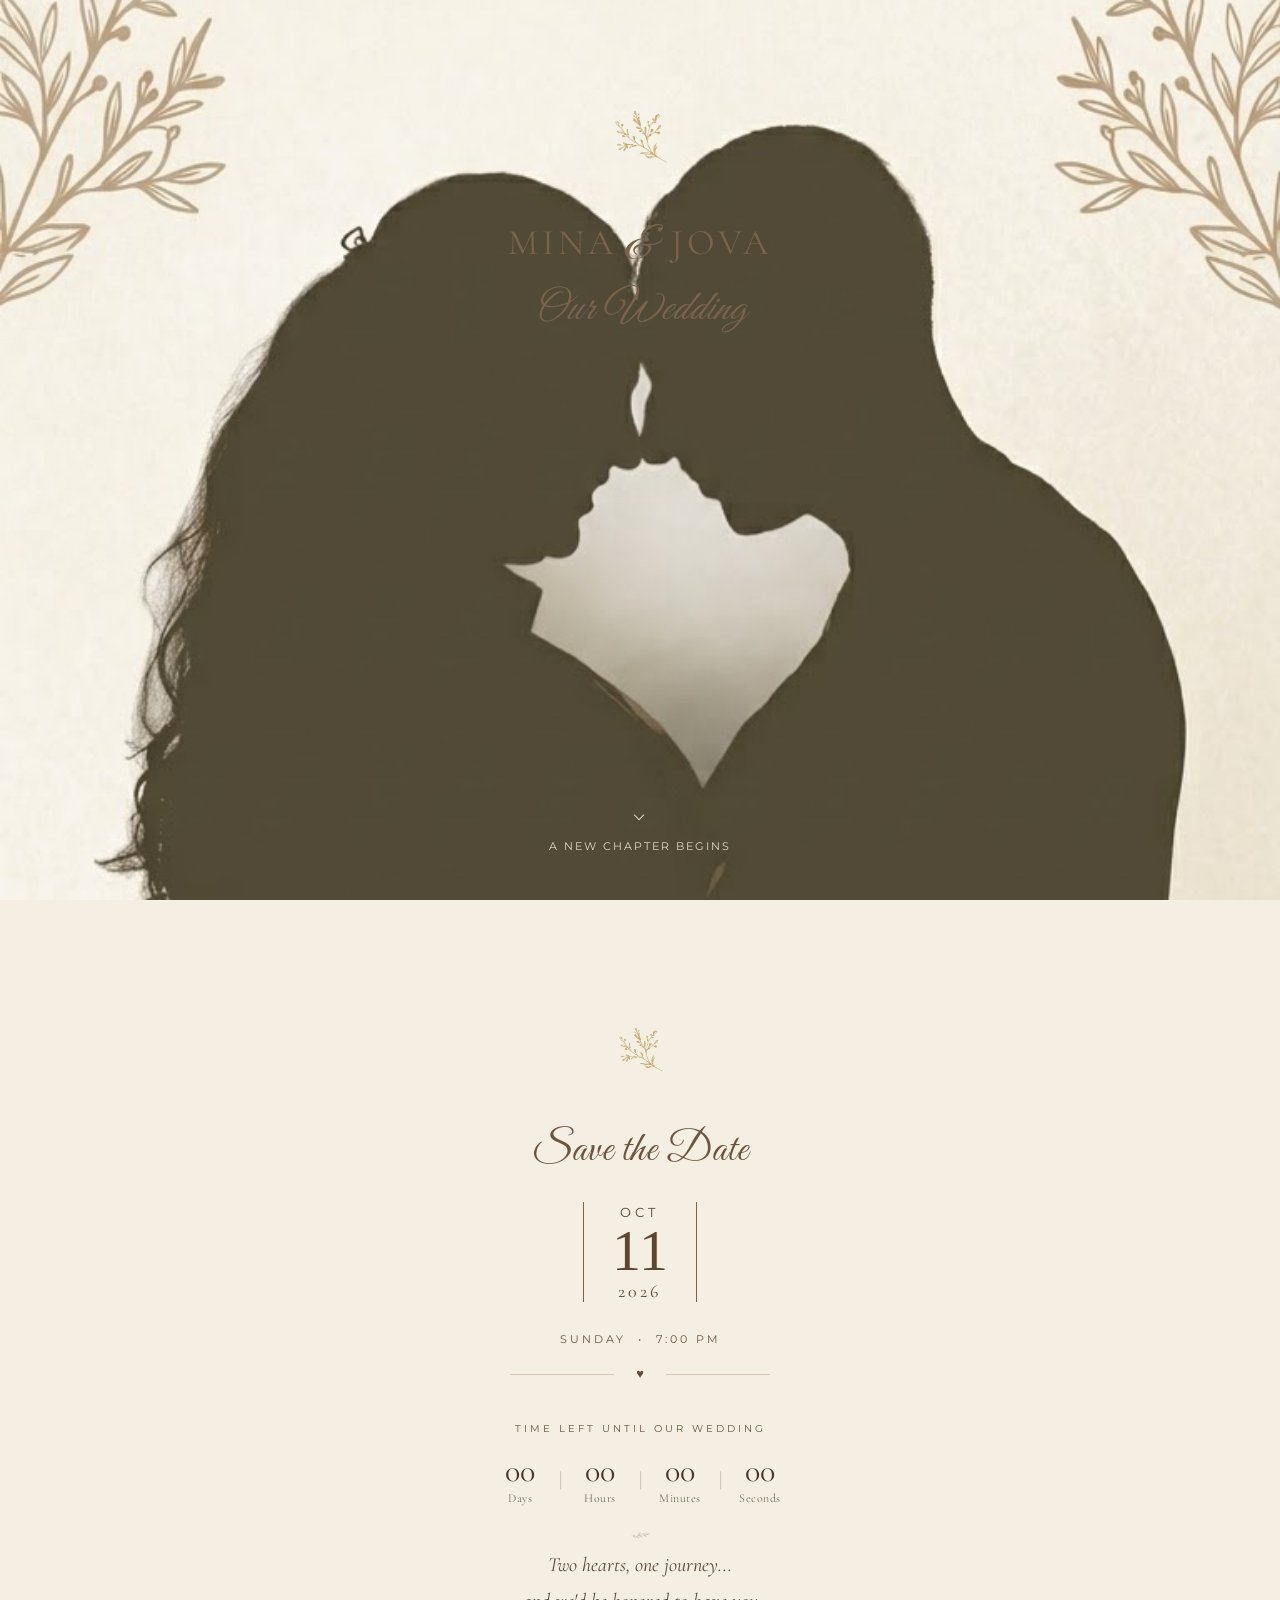
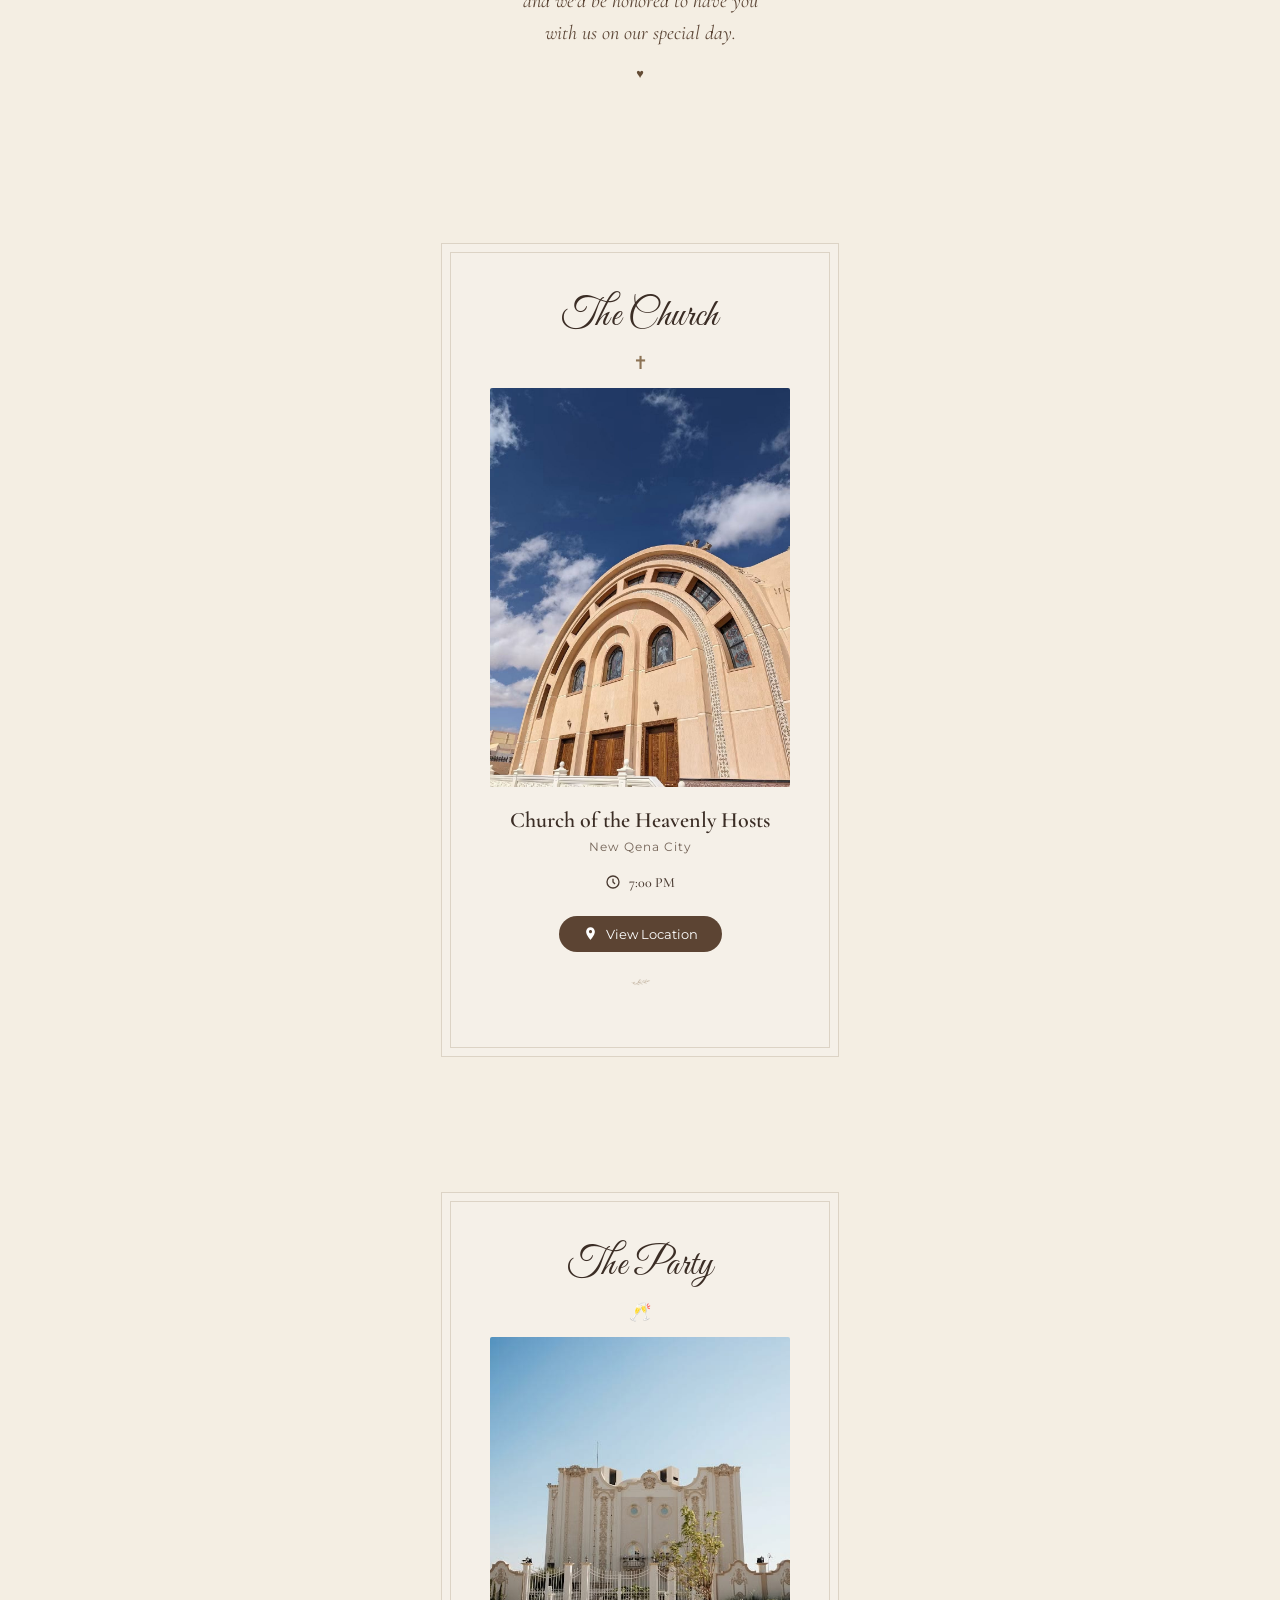
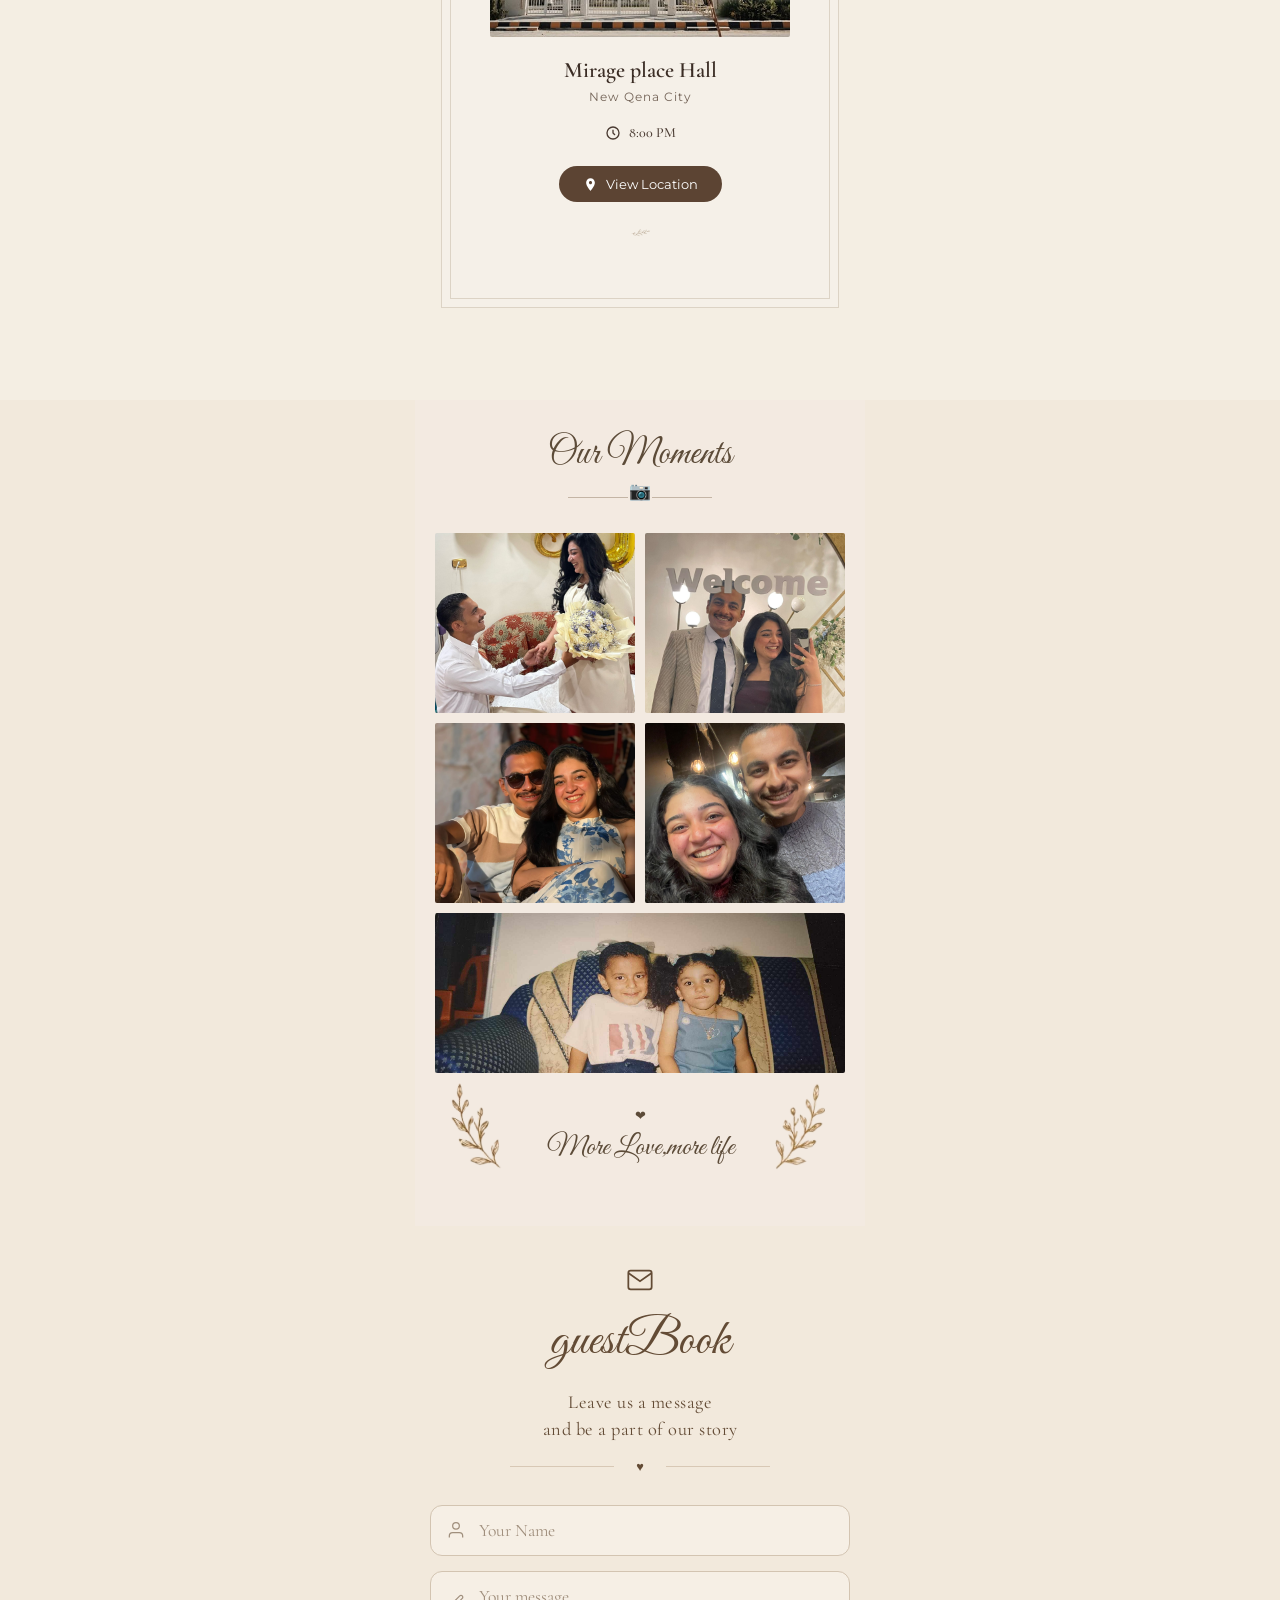
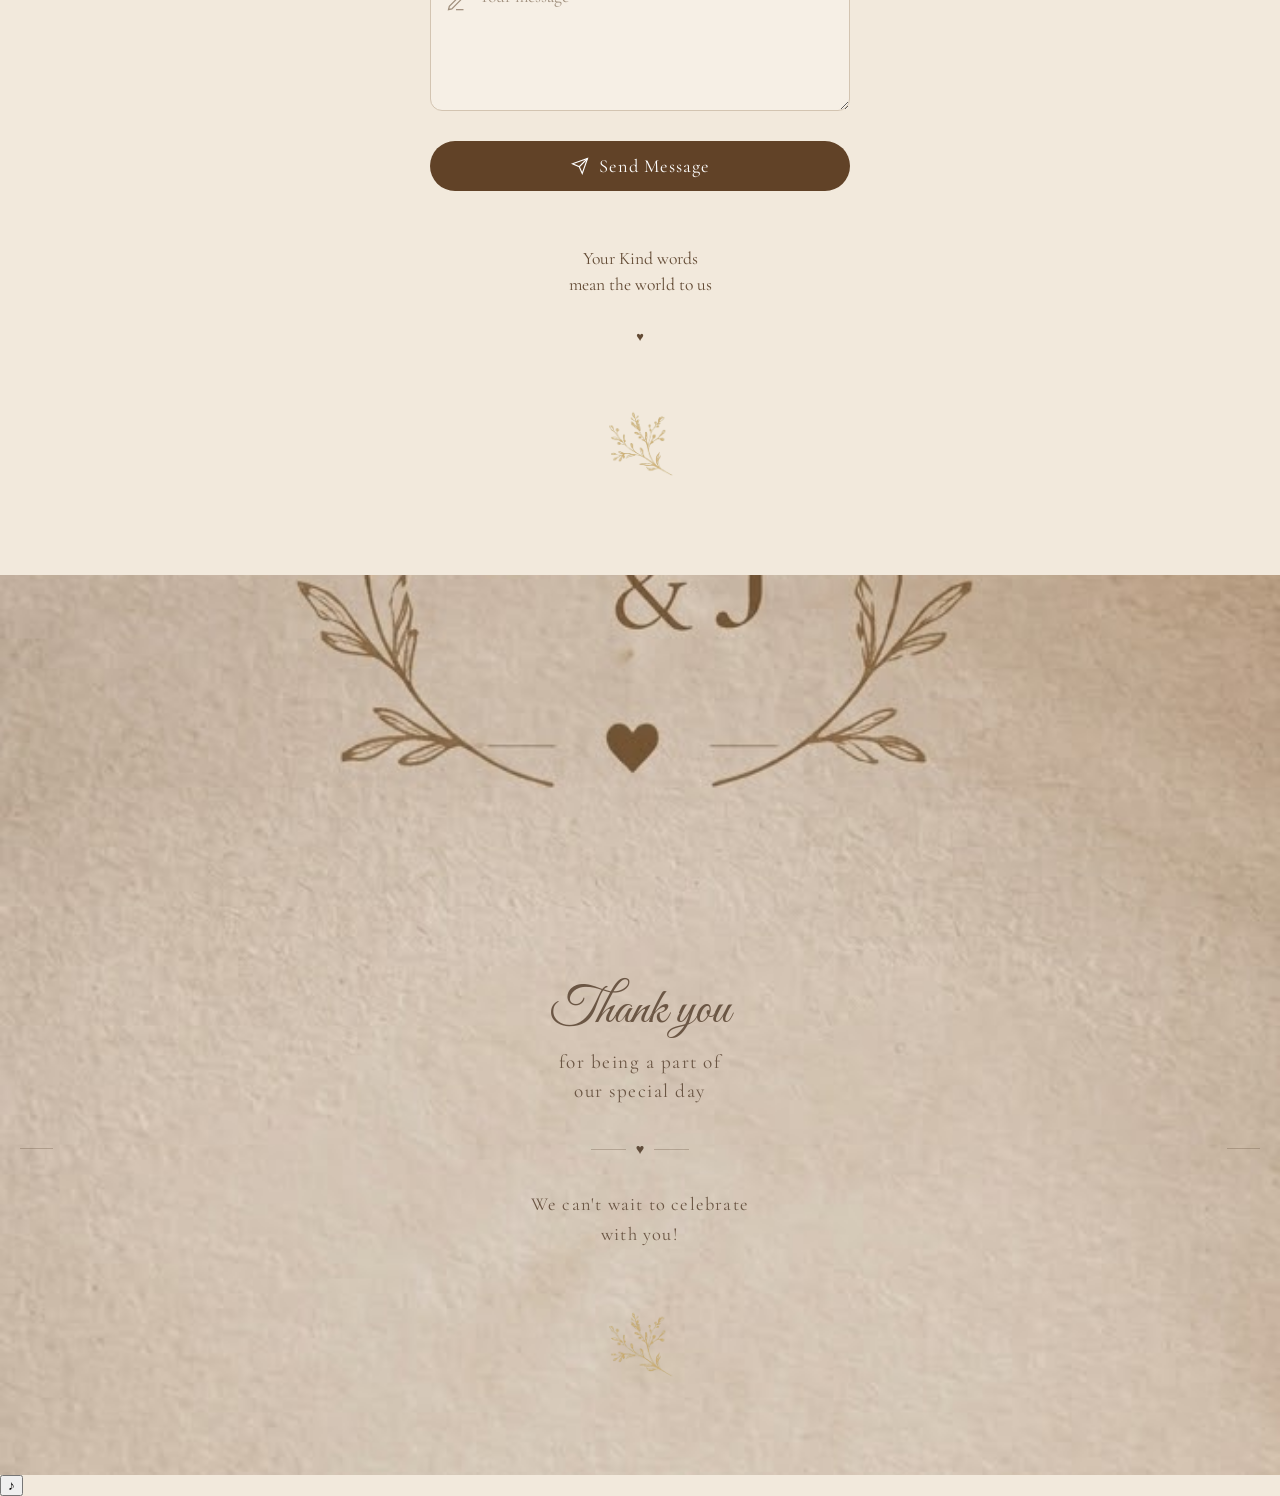
==== commit d9998bcb: "Revise index.html for wedding event details Updated the HTML structure and content for the wedding p" ====
--- a/index.html
+++ b/index.html
@@ -251,7 +251,14 @@
             <img src="photos/pl-removebg-preview.png" alt="branch">
         </div>
     </section>
-    <audio id="bgMusic" src="music/song.mp3" loop preload="auto"></audio>
+
+    <button id="musicBtn" aria-label="Play music">
+    ♪
+</button>
+
+<audio id="bgMusic" loop preload="auto">
+    <source src="photos/audio.mp3" type="audio/mpeg">
+</audio>
     <script src="background.js"></script>
 </body>
 </html>
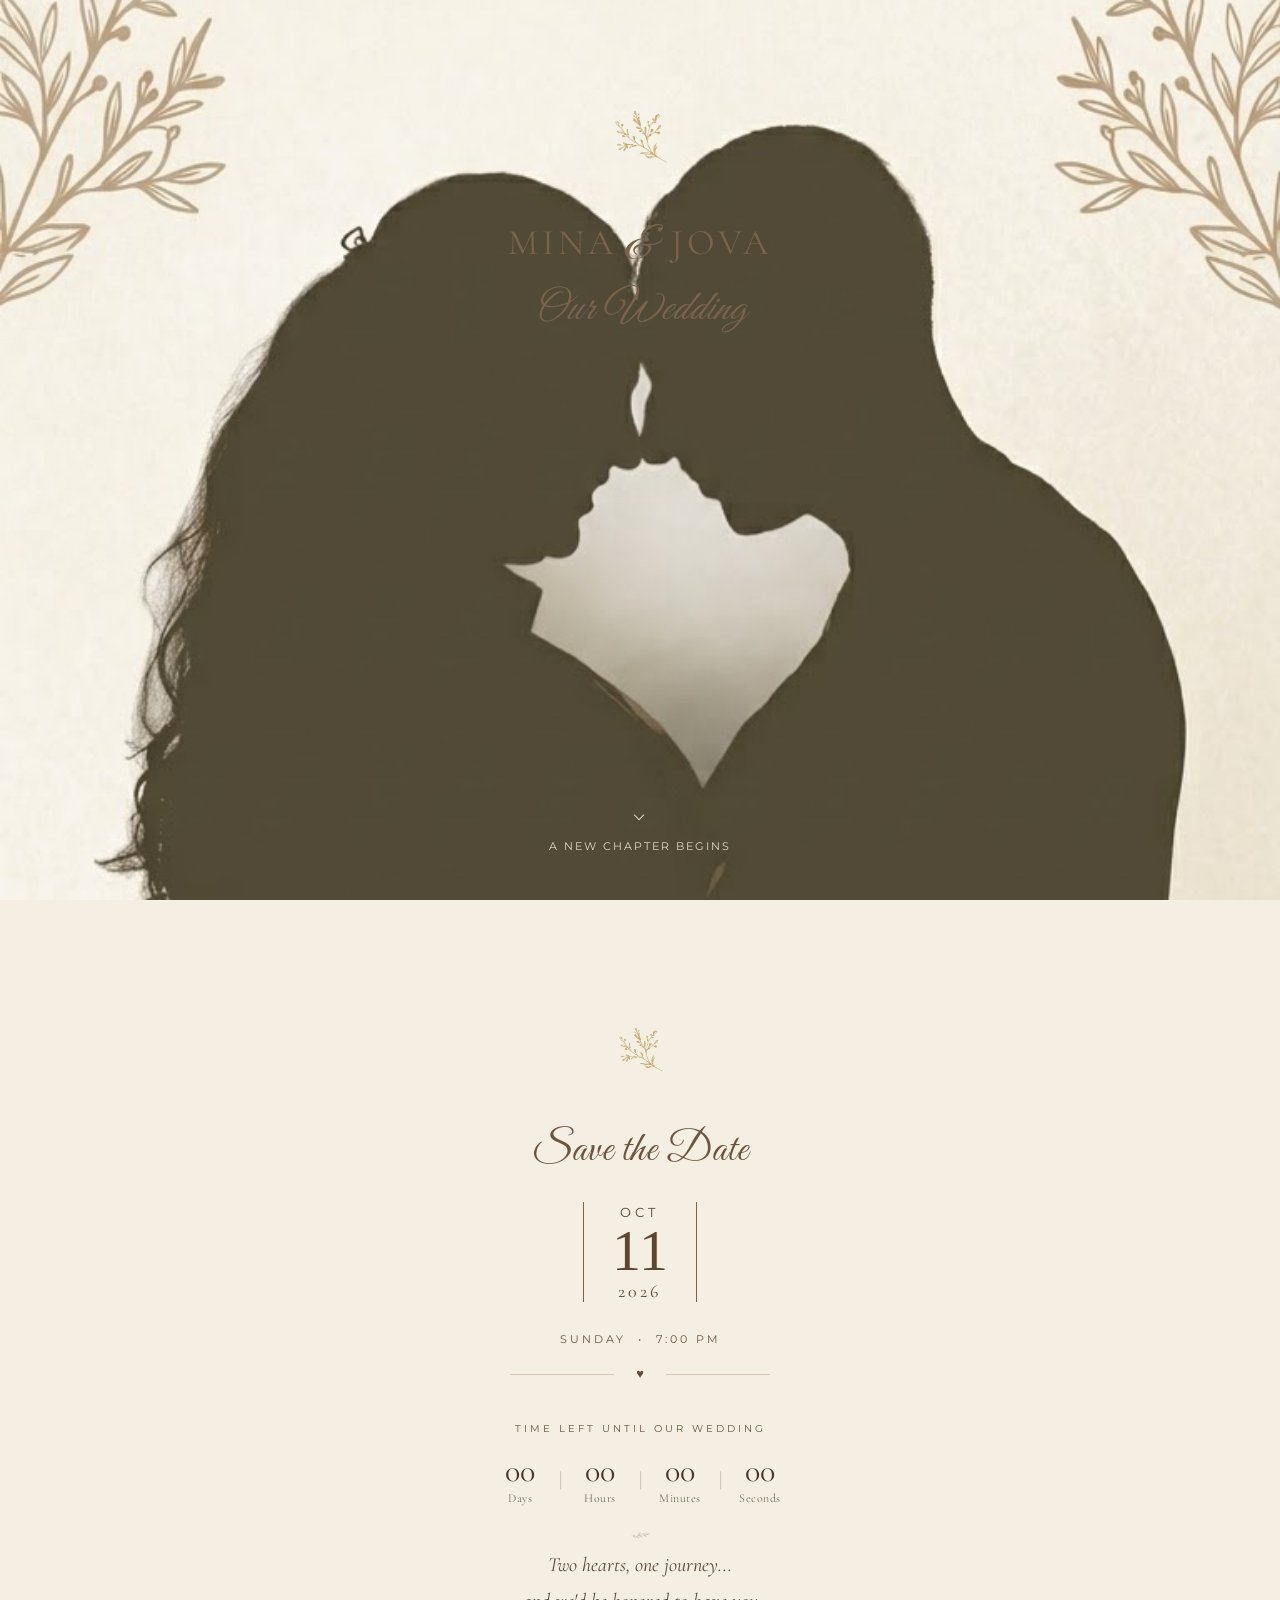
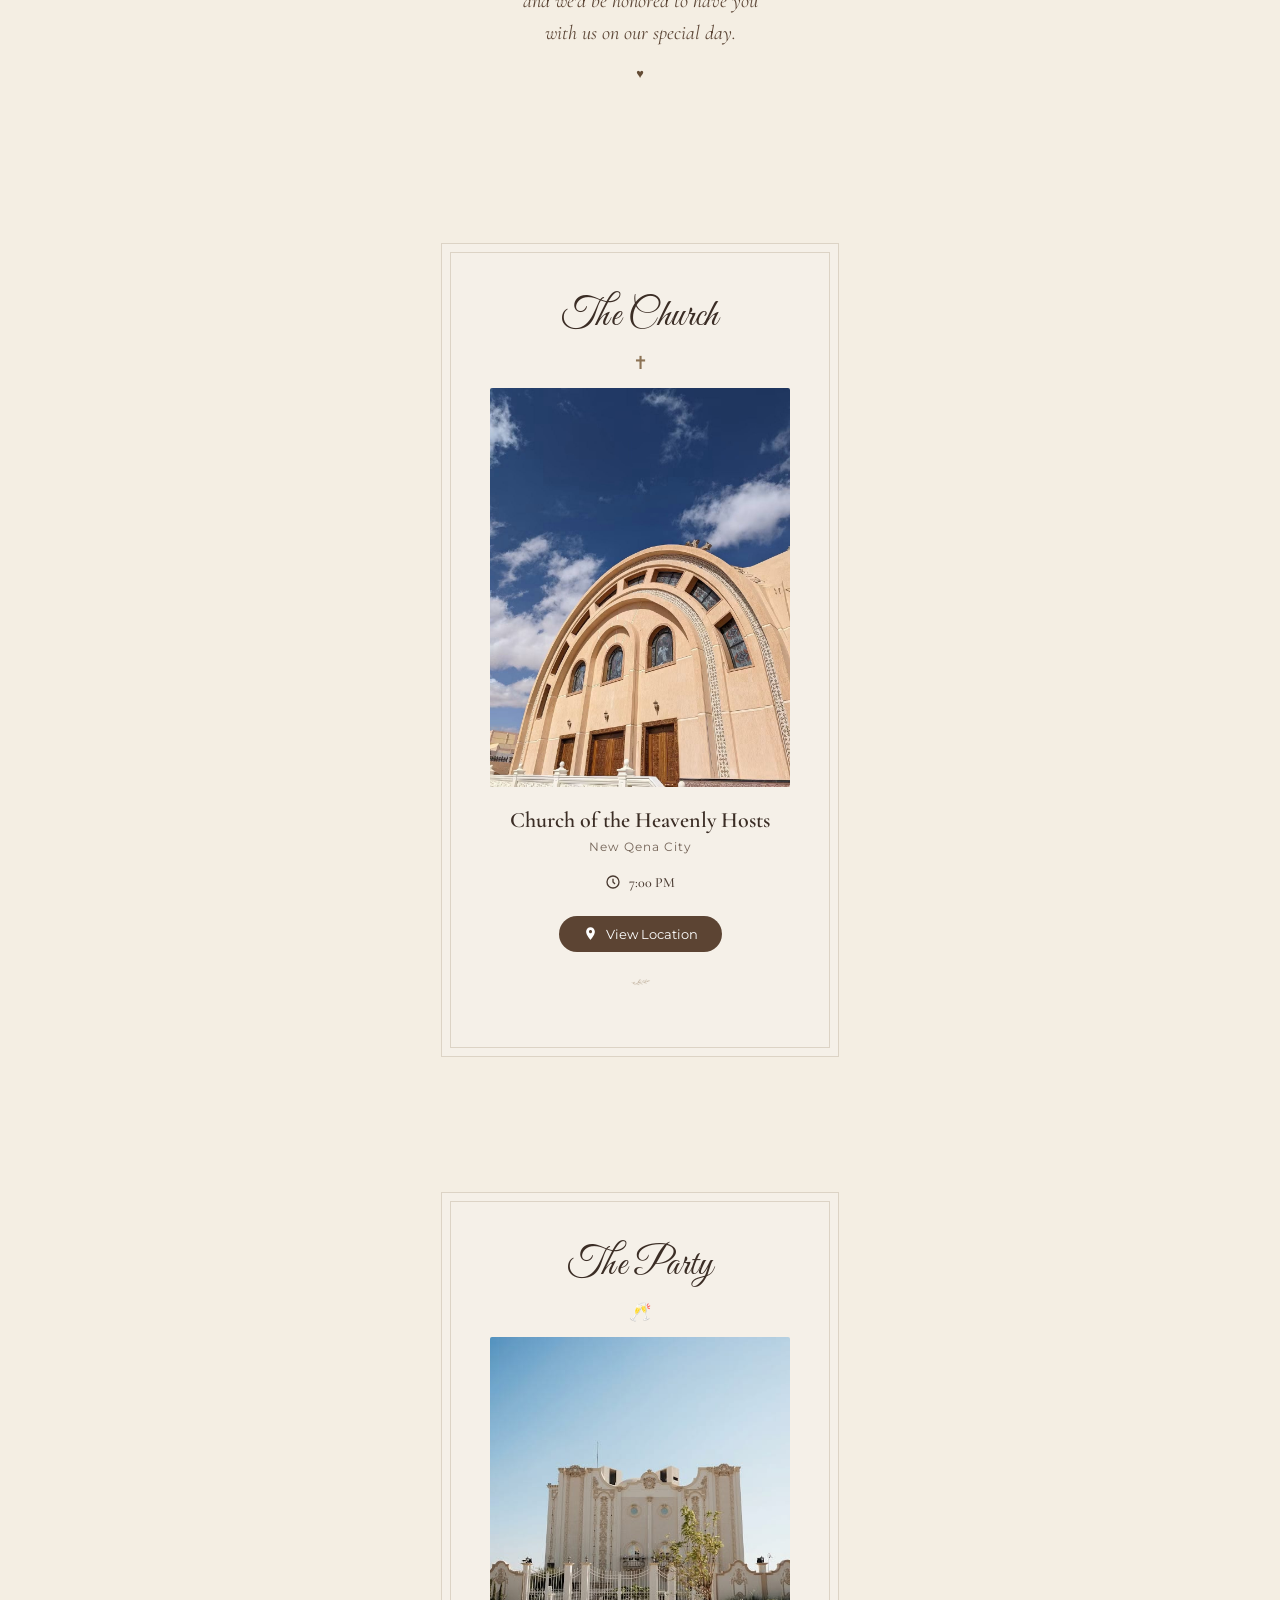
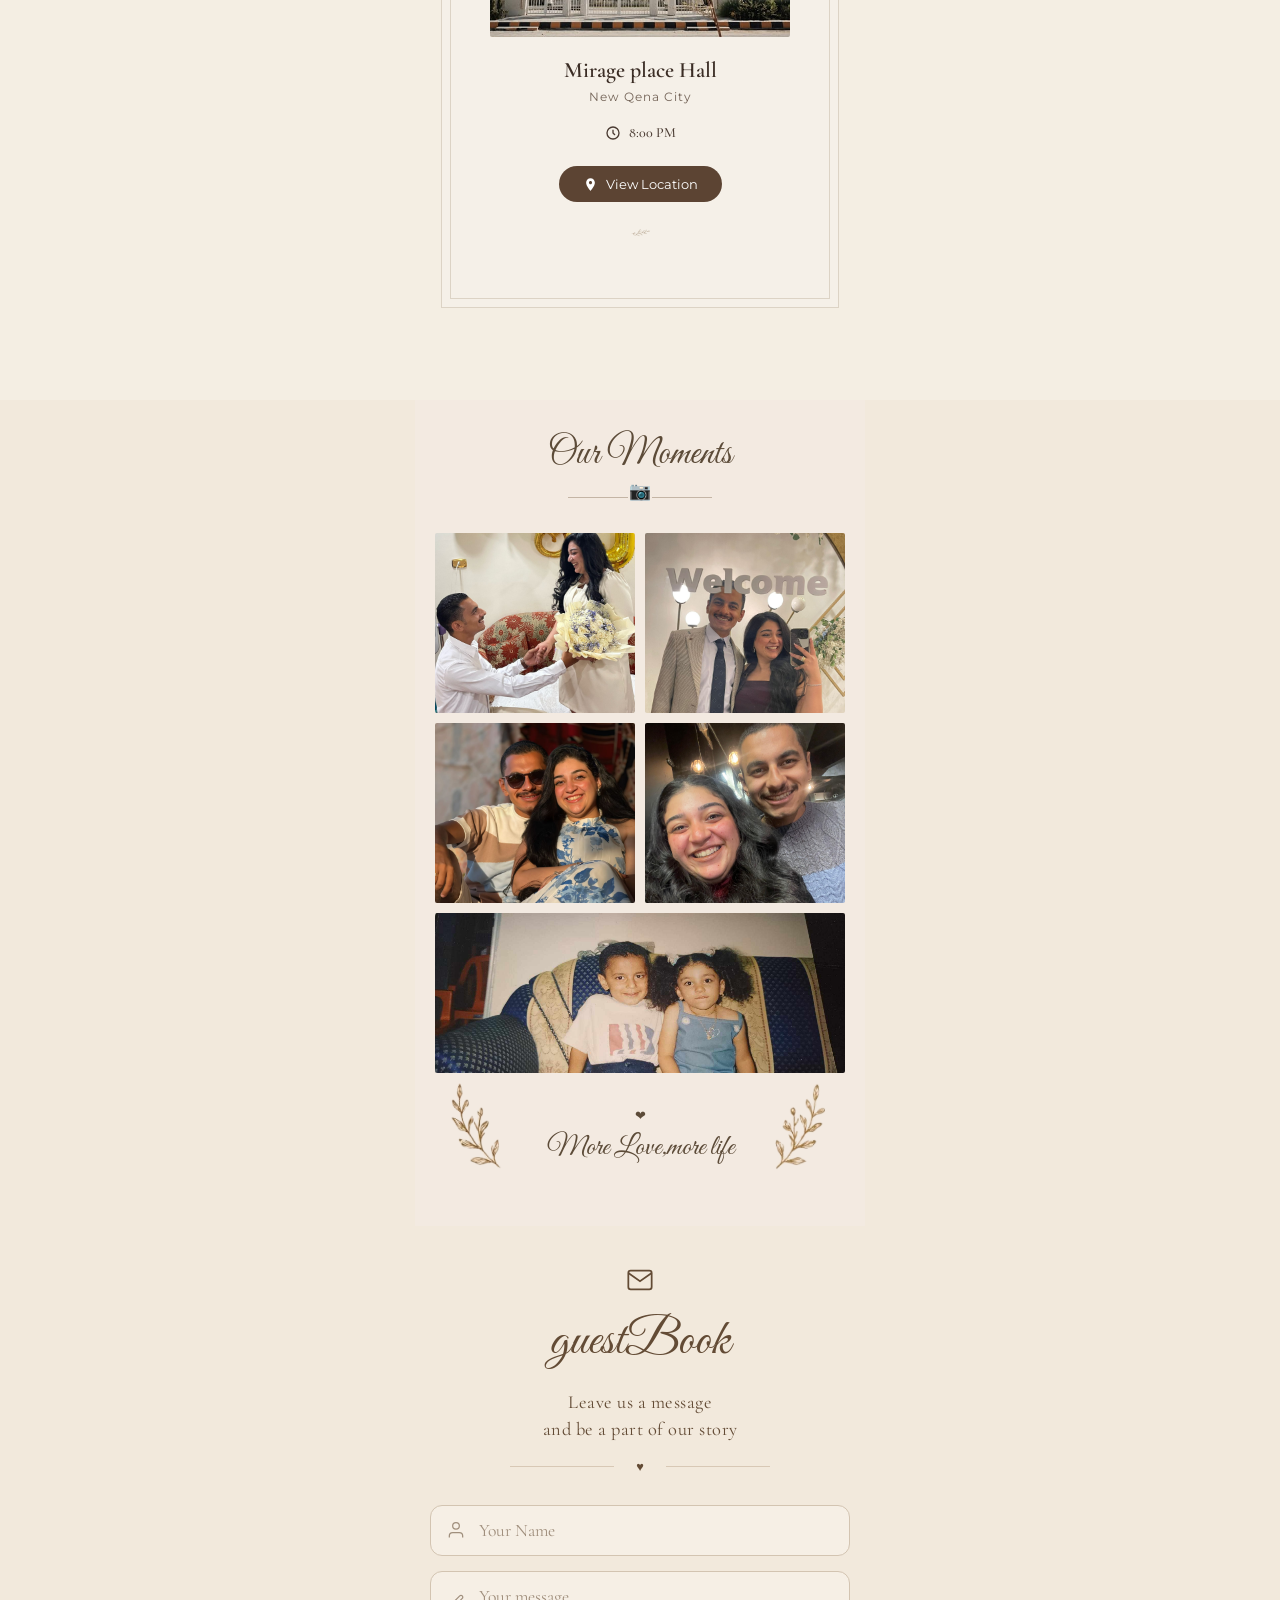
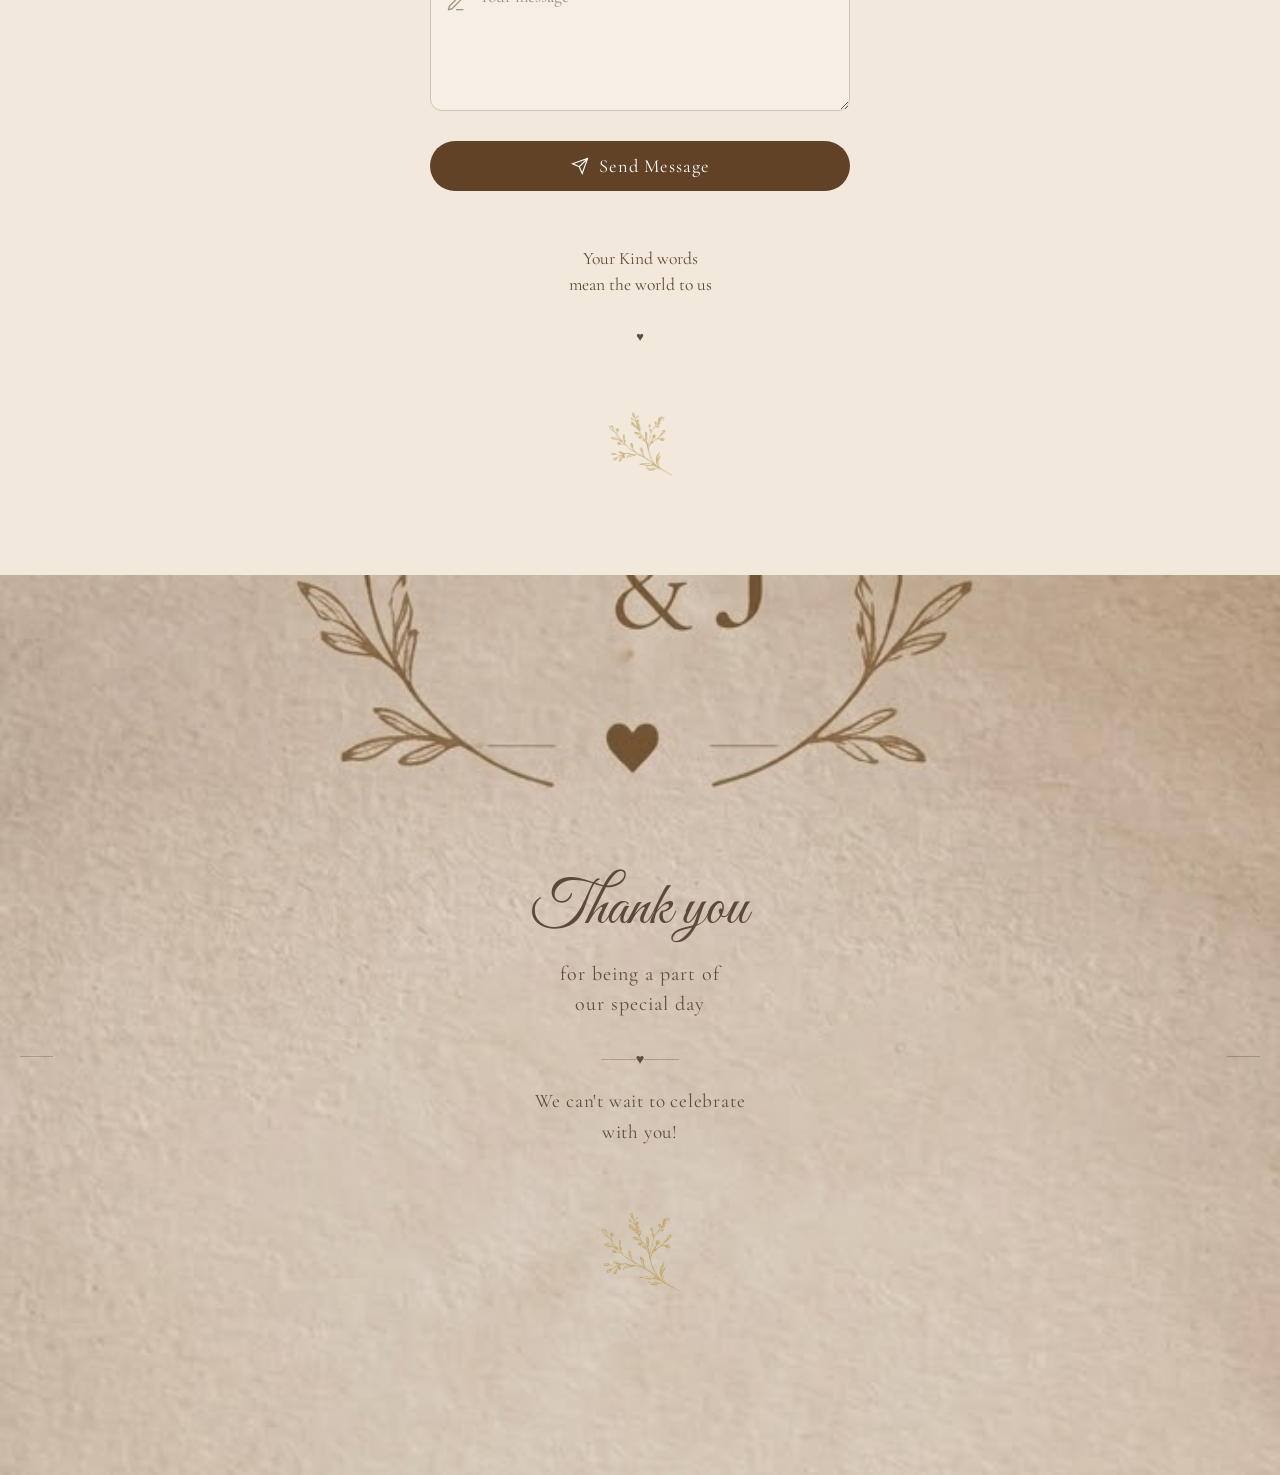
==== commit 6bceada7: "Fix HTML encoding issues in index.html" ====
--- a/index.html
+++ b/index.html
@@ -252,9 +252,6 @@
         </div>
     </section>
 
-    <button id="musicBtn" aria-label="Play music">
-    ♪
-</button>
 
 <audio id="bgMusic" loop preload="auto">
     <source src="photos/audio.mp3" type="audio/mpeg">
--- a/background.css
+++ b/background.css
@@ -11,19 +11,10 @@
     --placeholder-color: #a08f7d;
 }
 
-*, *::before, *::after {
-    box-sizing: border-box;
-}
-
-img {
-    max-width: 100%;
-}
-
 html, body {
     margin: 0;
     padding: 0;
     width: 100%;
-    overflow-x: hidden;
     color-scheme: light;
     -webkit-text-size-adjust: 100%;
     display: block;
@@ -49,7 +40,6 @@
     align-items: center;
     padding: 0;
     box-sizing: border-box;
-    touch-action: none;
 }
 
 .hero-img {
@@ -698,108 +688,126 @@
     position: relative;
     width: 100%;
     min-height: 100vh;
-    min-height: 100svh;
     display: flex;
     flex-direction: column;
     align-items: center;
     justify-content: flex-start;
     text-align: center;
 
-    /* ده اللي بيحدد بداية الكلام (تحت لوجو M&J) */
-    padding: 45svh 20px 10px;
-
-    color: #6b5644;
+    /* اللي بيتحكم في نزول الكلام: الرقم الأول (فوق) */
+    padding: 32vh 20px 15px 20px;
+
+    box-sizing: border-box;
+    color: #614d3b;
     font-family: 'Cormorant Garamond', serif;
     background-color: #e8ded1;
     overflow: hidden;
 }
 
-/* الخلفية */
+/* خلفية الصفحة كاملة */
 .last-page > img[alt="last-page"] {
     position: absolute;
     top: 0;
     left: 0;
     width: 100%;
     height: 100%;
-    max-width: none;
     object-fit: cover;
     z-index: 0;
 }
 
-.last-page > *:not(img[alt="last-page"]) {
+/* العناصر فوق الخلفية */
+.last-page h1,
+.last-page p,
+.last-page .footer-heart,
+.last-page .lastletters,
+.last-page .bottom-branch {
     position: relative;
     z-index: 1;
 }
 
+/* عنوان Thank you */
 .last-page h1 {
     font-family: 'Great Vibes', cursive;
-    font-size: 3.2rem;
-    font-weight: 400;
-    line-height: 1.2;
-    margin: 0;
-    color: #6b5644;
-}
-
+    font-size: 3.8rem;
+    font-weight: normal;
+    margin: 8px 0 0 0;
+    color: #5c4939;
+}
+
+/* النص الرئيسي */
 .last-page > p {
-    font-size: 1.2rem;
+    font-size: 1.25rem;
     line-height: 1.5;
-    letter-spacing: 1.5px;
-    margin: 6px 0 0;
+    letter-spacing: 1px;
+    margin: 12px 0 0 0;
     text-transform: lowercase;
 }
 
+/* القلب والخط */
 .last-page .footer-heart {
     display: flex;
     align-items: center;
     justify-content: center;
-    gap: 10px;
-    width: 100%;
-    margin: 18px 0 16px;
+    width: 100%;
+    margin: 15px 0 8px 0;
+}
+
+/* القلب */
+.last-page .footer-heart span {
     font-size: 0.9rem;
     color: #614d3b;
-}
-
+    position: relative;
+}
+
+/* الخطوط على جانبي القلب */
 .last-page .footer-heart::before,
 .last-page .footer-heart::after {
     content: "";
     width: 35px;
     height: 1px;
-    background-color: rgba(97, 77, 59, 0.3);
-}
-
+    background-color: rgba(97, 77, 59, 0.35);
+    margin: 10px 0;
+}
+
+/* النص السفلي */
 .last-page .lastletters p {
-    font-size: 1.15rem;
+    font-size: 1.2rem;
     line-height: 1.6;
-    letter-spacing: 1.2px;
+    letter-spacing: 0.8px;
     margin: 0;
 }
 
-/* أيقونات انستجرام وواتساب */
-.last-page .social {
-    display: flex;
-    gap: 22px;
-    margin-top: 30px;
-}
-
-.last-page .social a {
-    color: #614d3b;
-    display: block;
-    line-height: 0;
-}
-
-.last-page .social svg {
-    width: 26px;
-    height: 26px;
-}
-
-/* الغصن */
-.last-page .bottom-branch {
-    margin-top: 16px;
-}
-
+/* غصن الزينة */
 .last-page .bottom-branch img {
-    width: 80px;
+    width: 100px;
     height: auto;
-    opacity: 0.8;
-    display: block;
-}
+    margin-top: 5px;
+    margin-bottom: 0;
+    opacity: 0.85;
+}
+
+#musicBtn {
+    position: fixed;
+    right: 15px;
+    bottom: 20px;
+
+    width: 32px;
+    height: 32px;
+
+    border: none;
+    border-radius: 50%;
+
+    background: rgba(255, 255, 255, 0.75);
+    color: #8b6f47;
+
+    font-size: 18px;
+    cursor: pointer;
+
+    z-index: 9999;
+
+    display: flex;
+    align-items: center;
+    justify-content: center;
+
+    box-shadow: 0 2px 8px rgba(0, 0, 0, 0.15);
+}
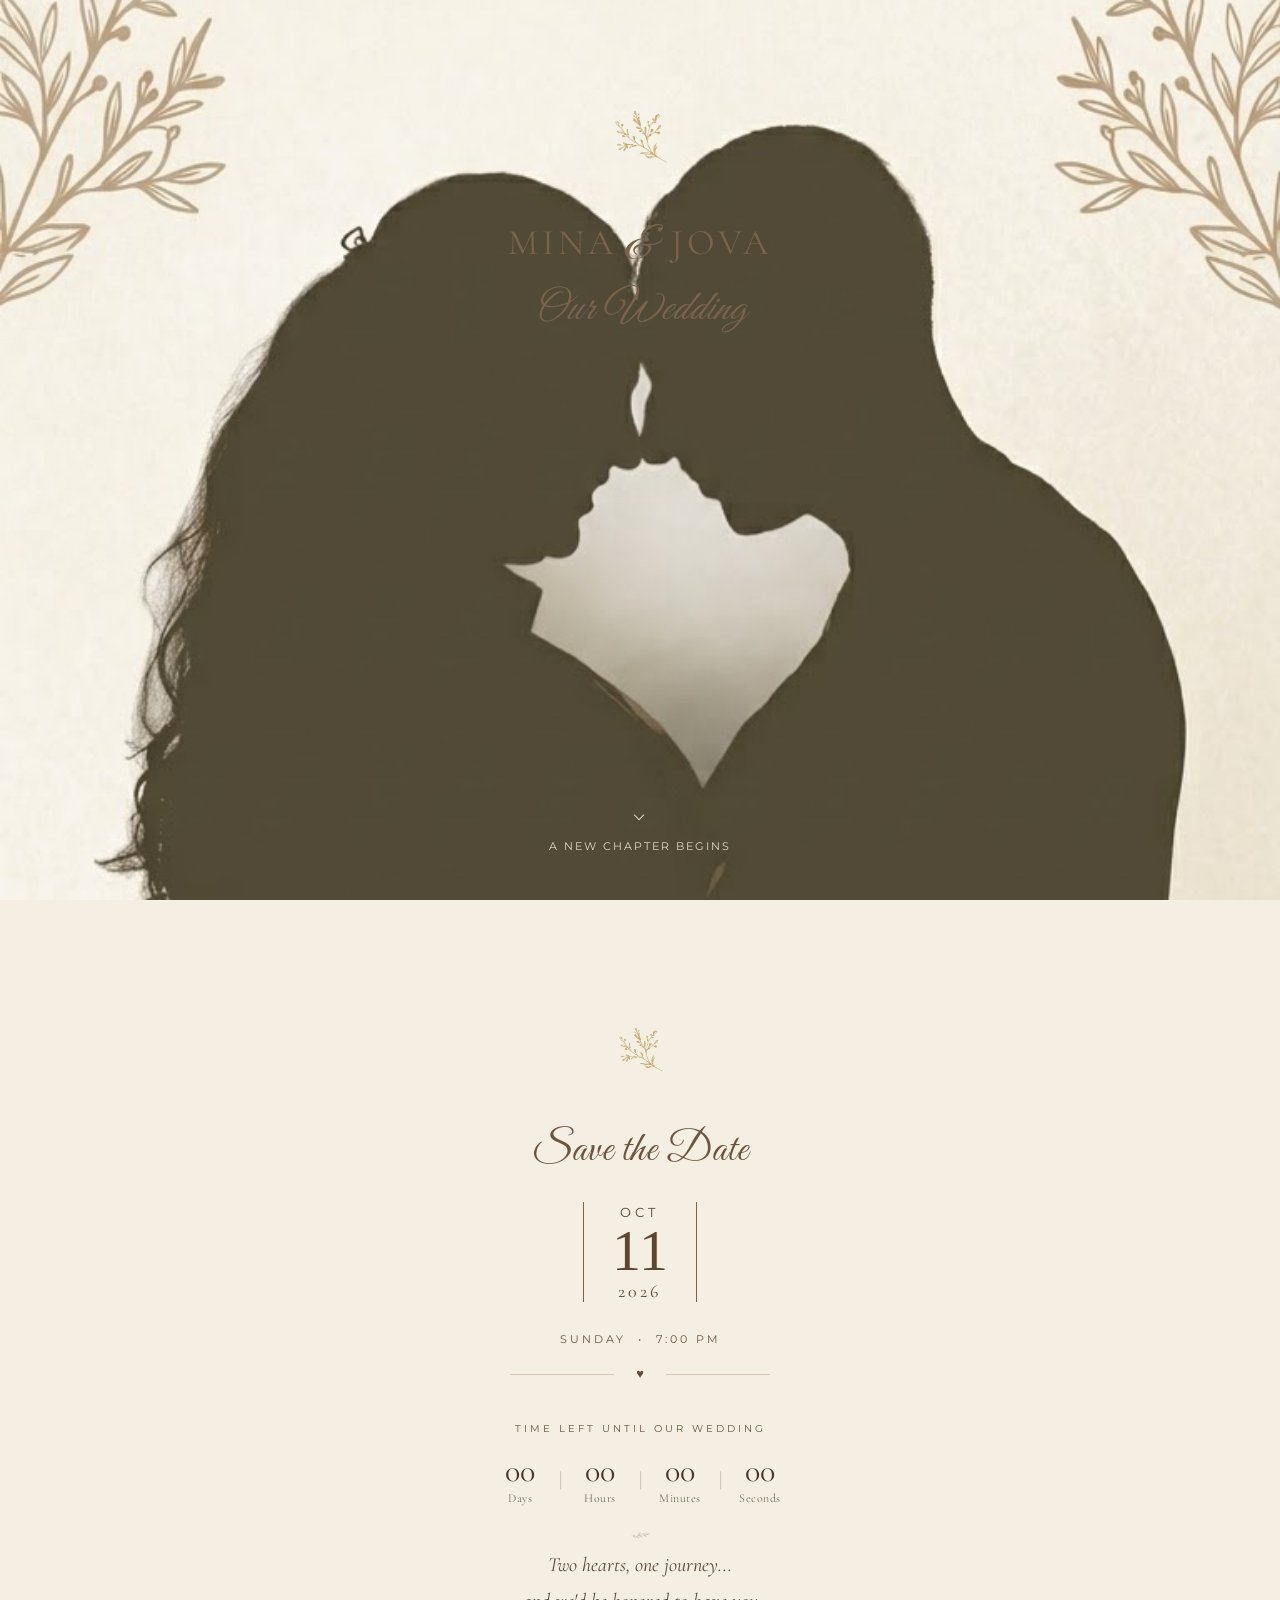
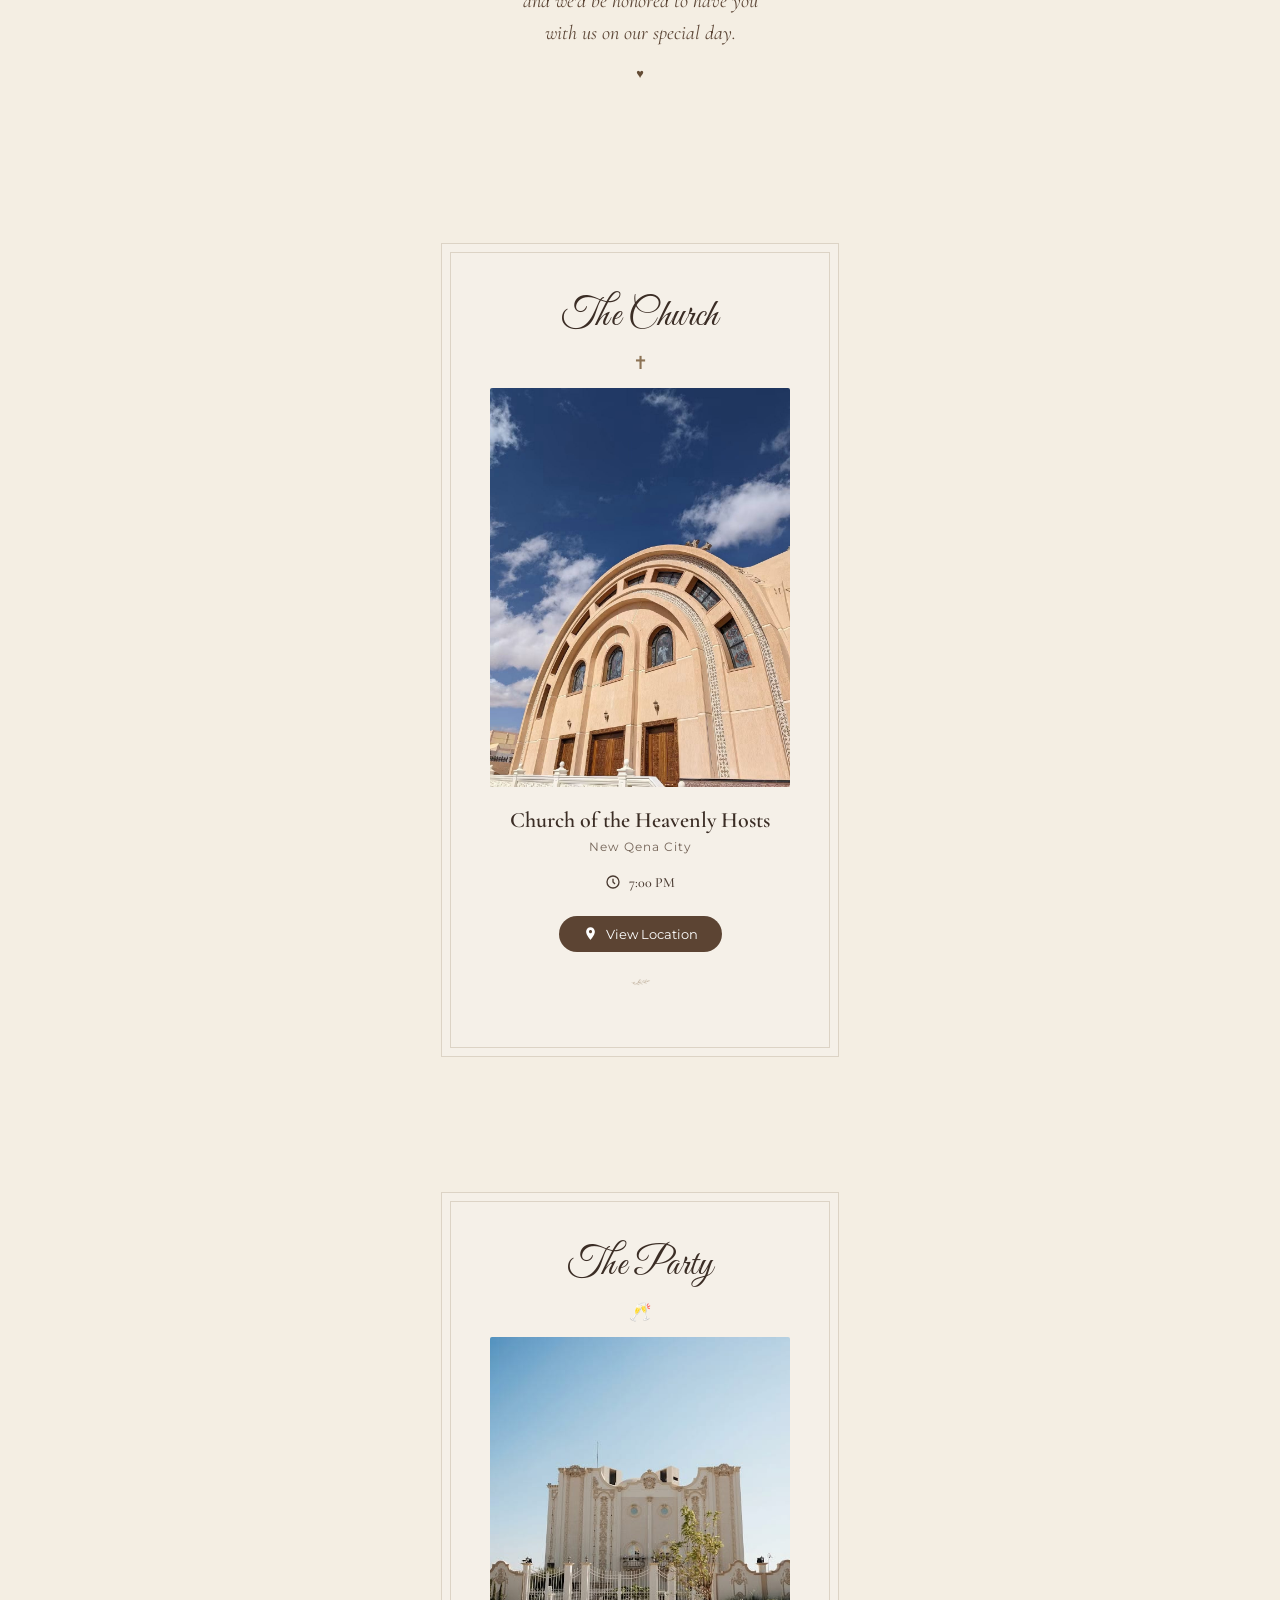
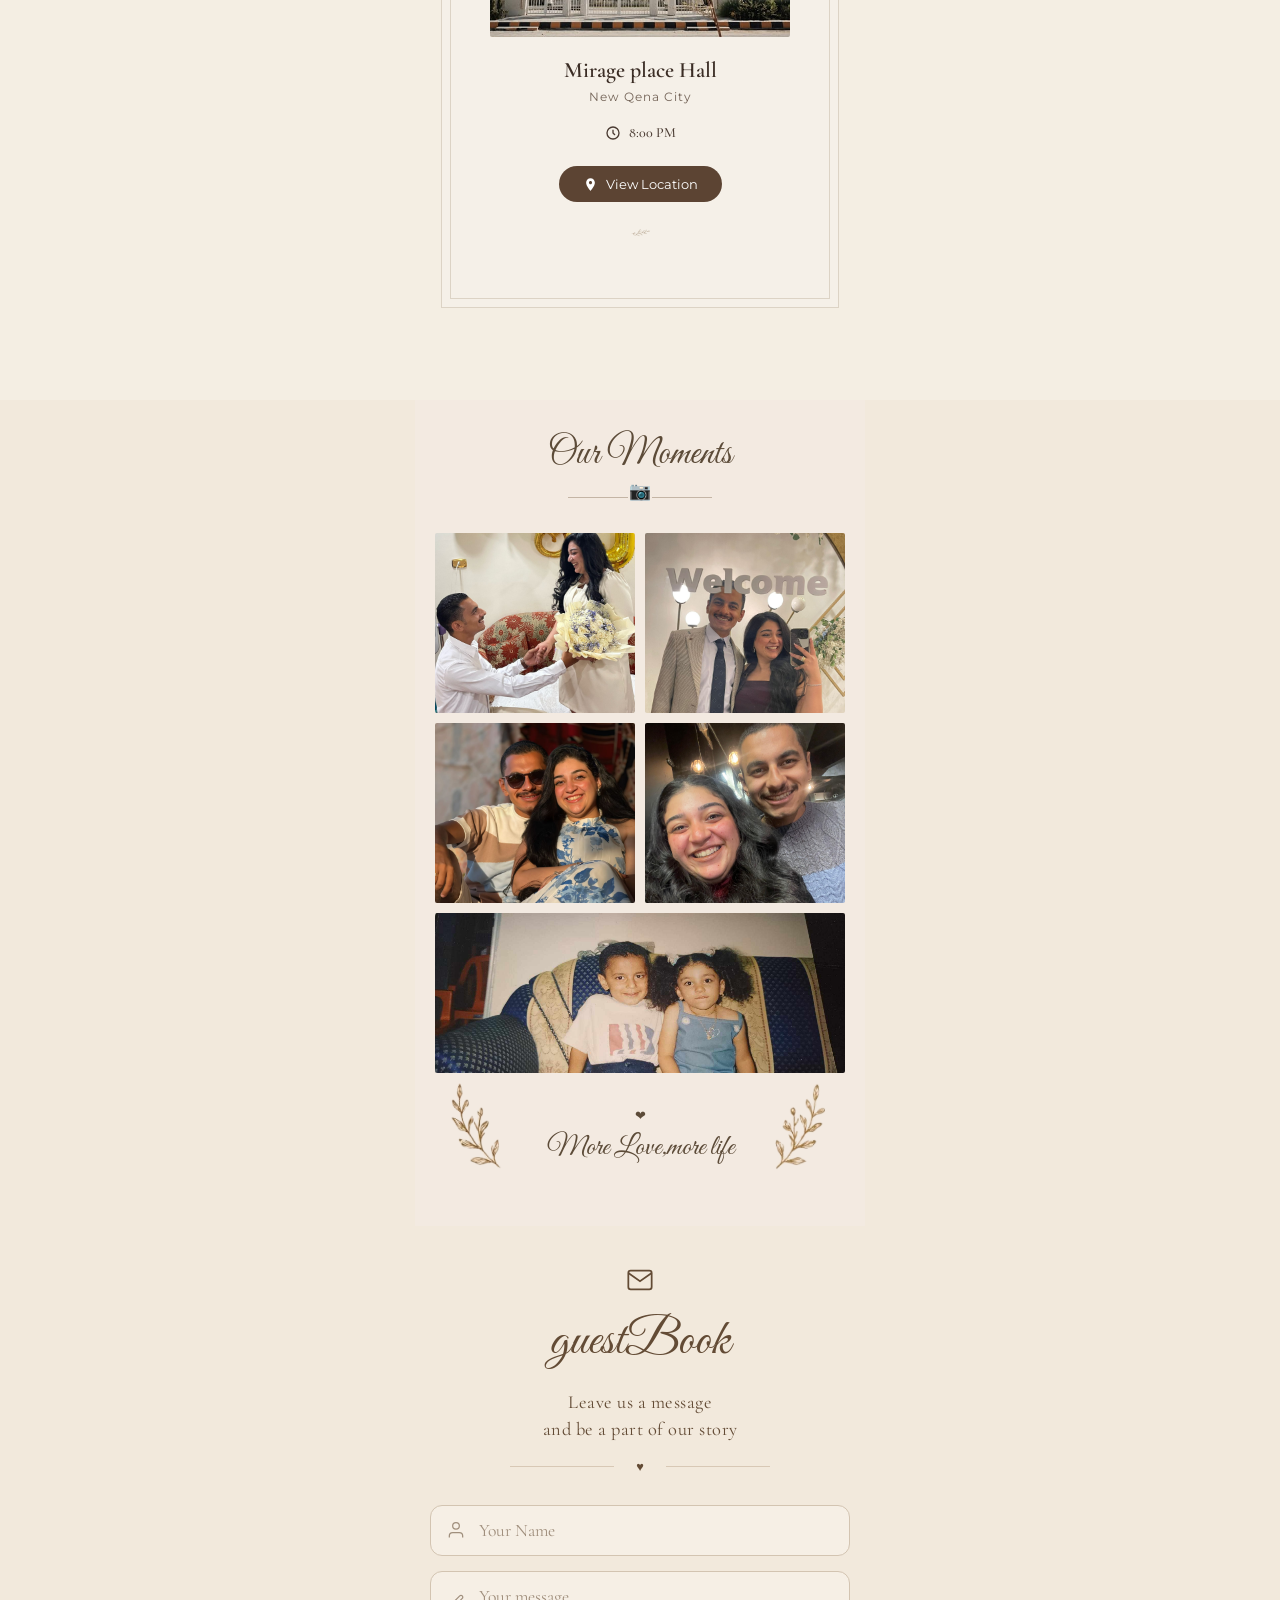
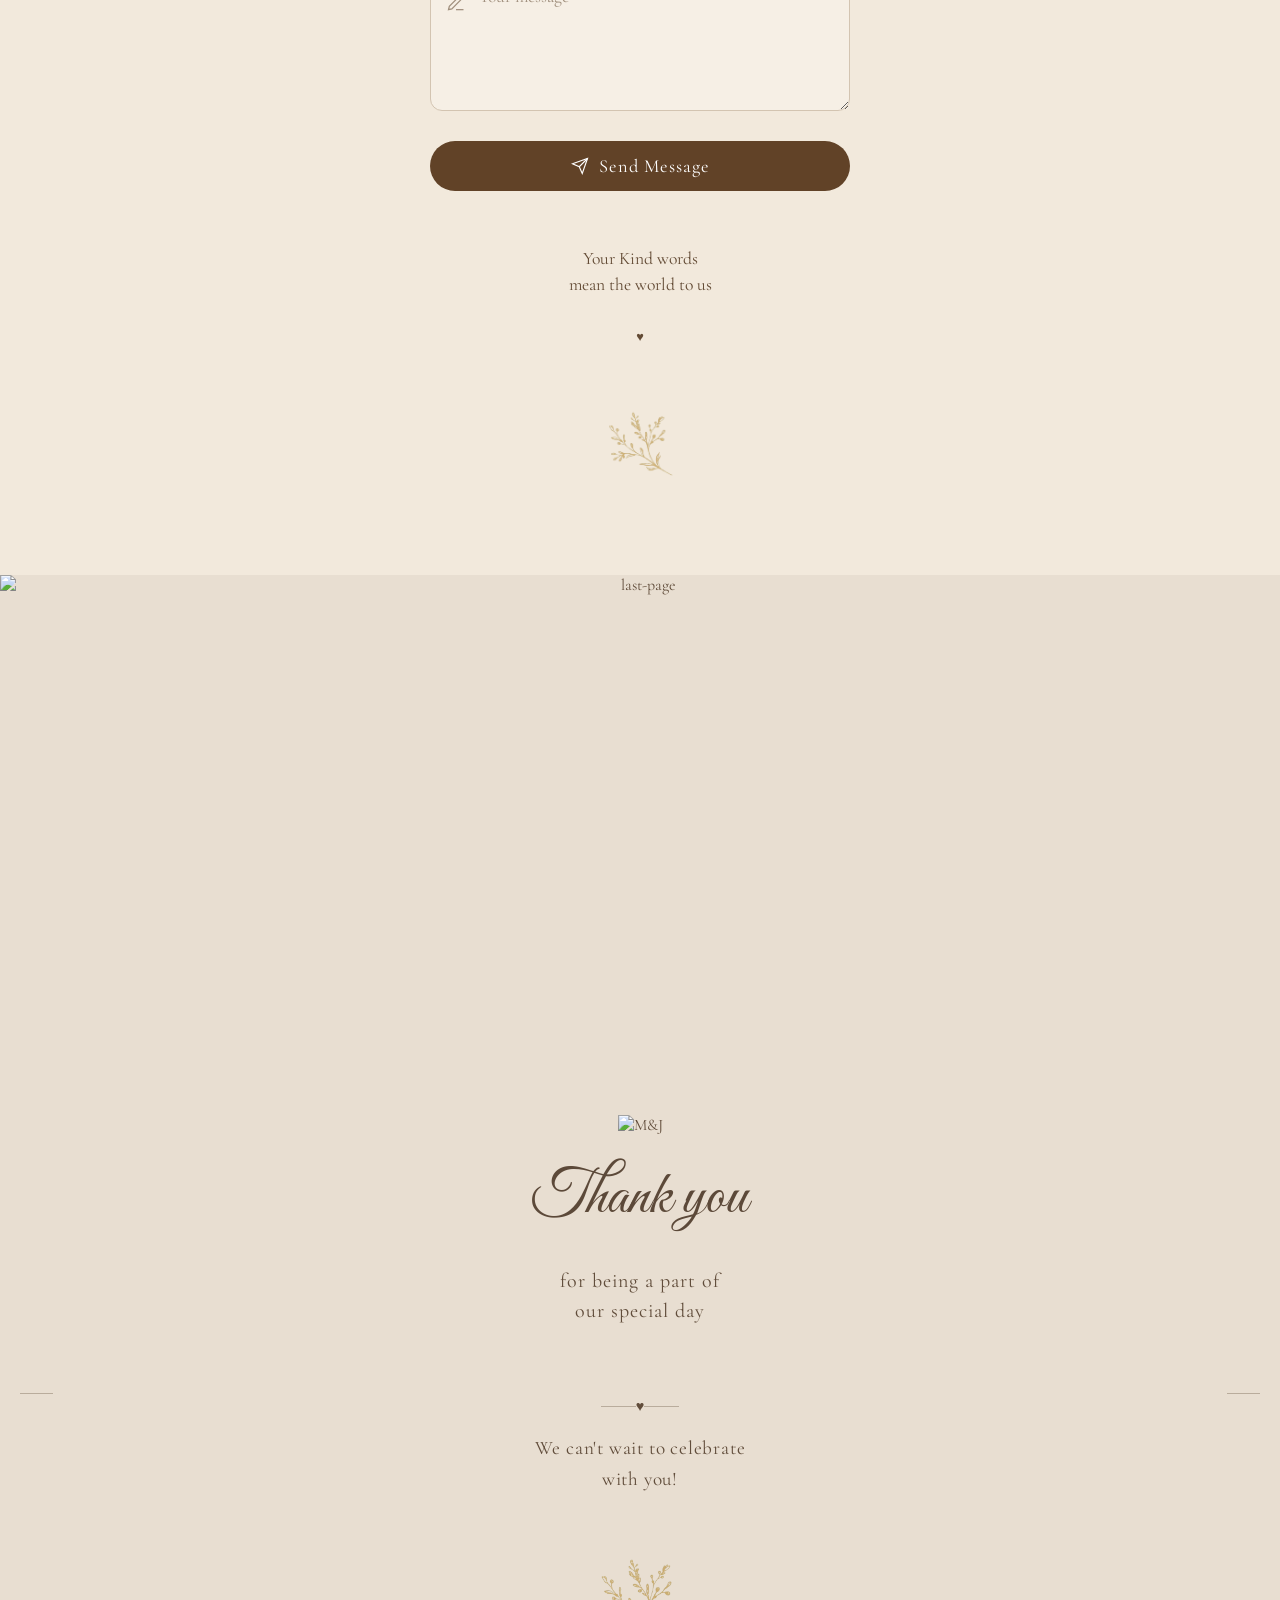
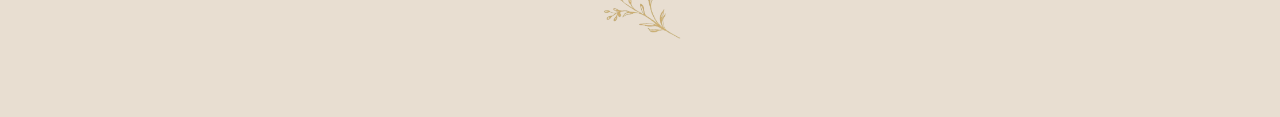
==== commit 067b72eb: "Fix HTML formatting and add missing elements" ====
--- a/index.html
+++ b/index.html
@@ -238,7 +238,8 @@
         </div>
     </section>
     <section class="last-page">
-        <img src="photos/lastpage.jpeg" alt="last-page" loading="eager">
+        <img class="last-bg" src="photos/back.jpeg" alt="last-page" loading="eager">
+        <img class="monogram" src="photos/M_J-removebg-preview.png" alt="M&J">
         <h1>Thank you</h1>
         <p>for being a part of<br>our special day</p>
         <div class="footer-heart">
--- a/background.css
+++ b/background.css
@@ -695,7 +695,7 @@
     text-align: center;
 
     /* اللي بيتحكم في نزول الكلام: الرقم الأول (فوق) */
-    padding: 32vh 20px 15px 20px;
+    padding: 60vh 20px 5px 20px;
 
     box-sizing: border-box;
     color: #614d3b;
@@ -730,7 +730,7 @@
     font-family: 'Great Vibes', cursive;
     font-size: 3.8rem;
     font-weight: normal;
-    margin: 8px 0 0 0;
+    margin: 25px 0 0 0;
     color: #5c4939;
 }
 
@@ -739,7 +739,7 @@
     font-size: 1.25rem;
     line-height: 1.5;
     letter-spacing: 1px;
-    margin: 12px 0 0 0;
+    margin: 30px 0 0 0;
     text-transform: lowercase;
 }
 
@@ -749,7 +749,7 @@
     align-items: center;
     justify-content: center;
     width: 100%;
-    margin: 15px 0 8px 0;
+    margin: 35px 0 8px 0;
 }
 
 /* القلب */
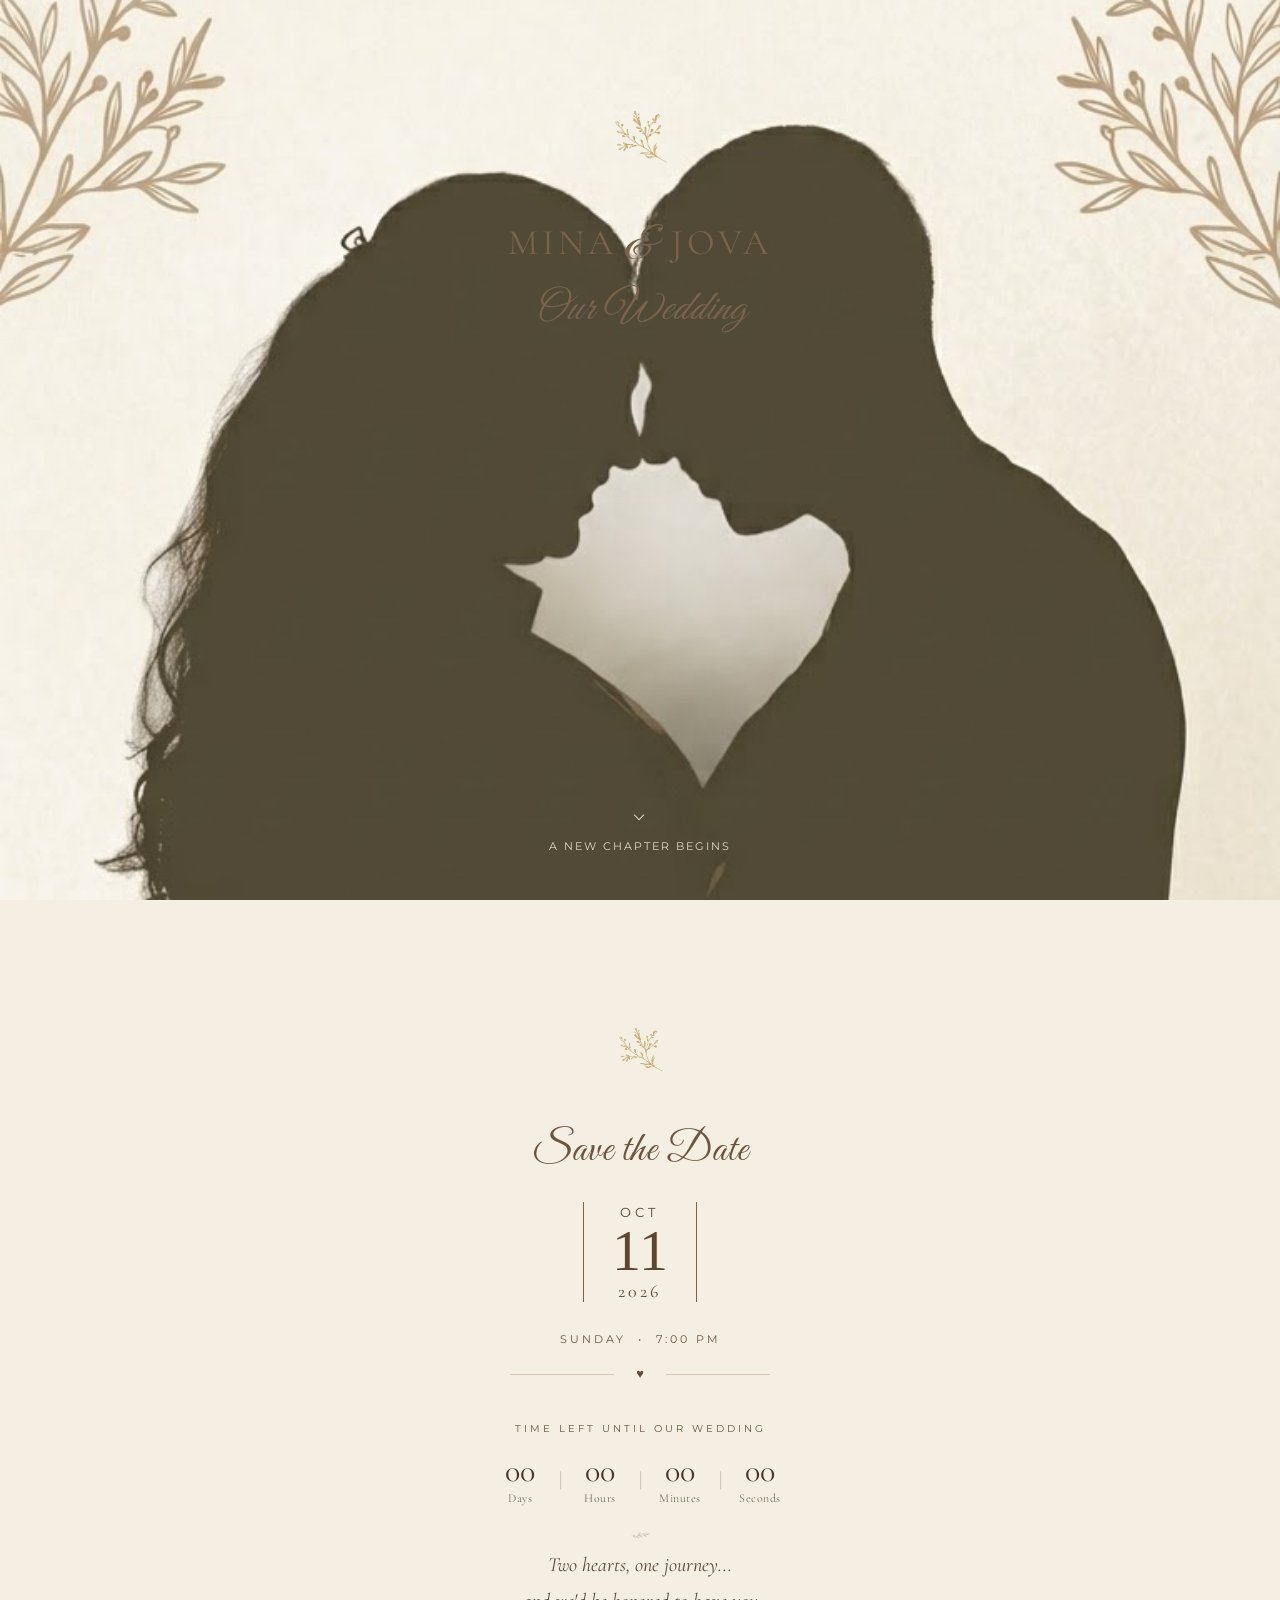
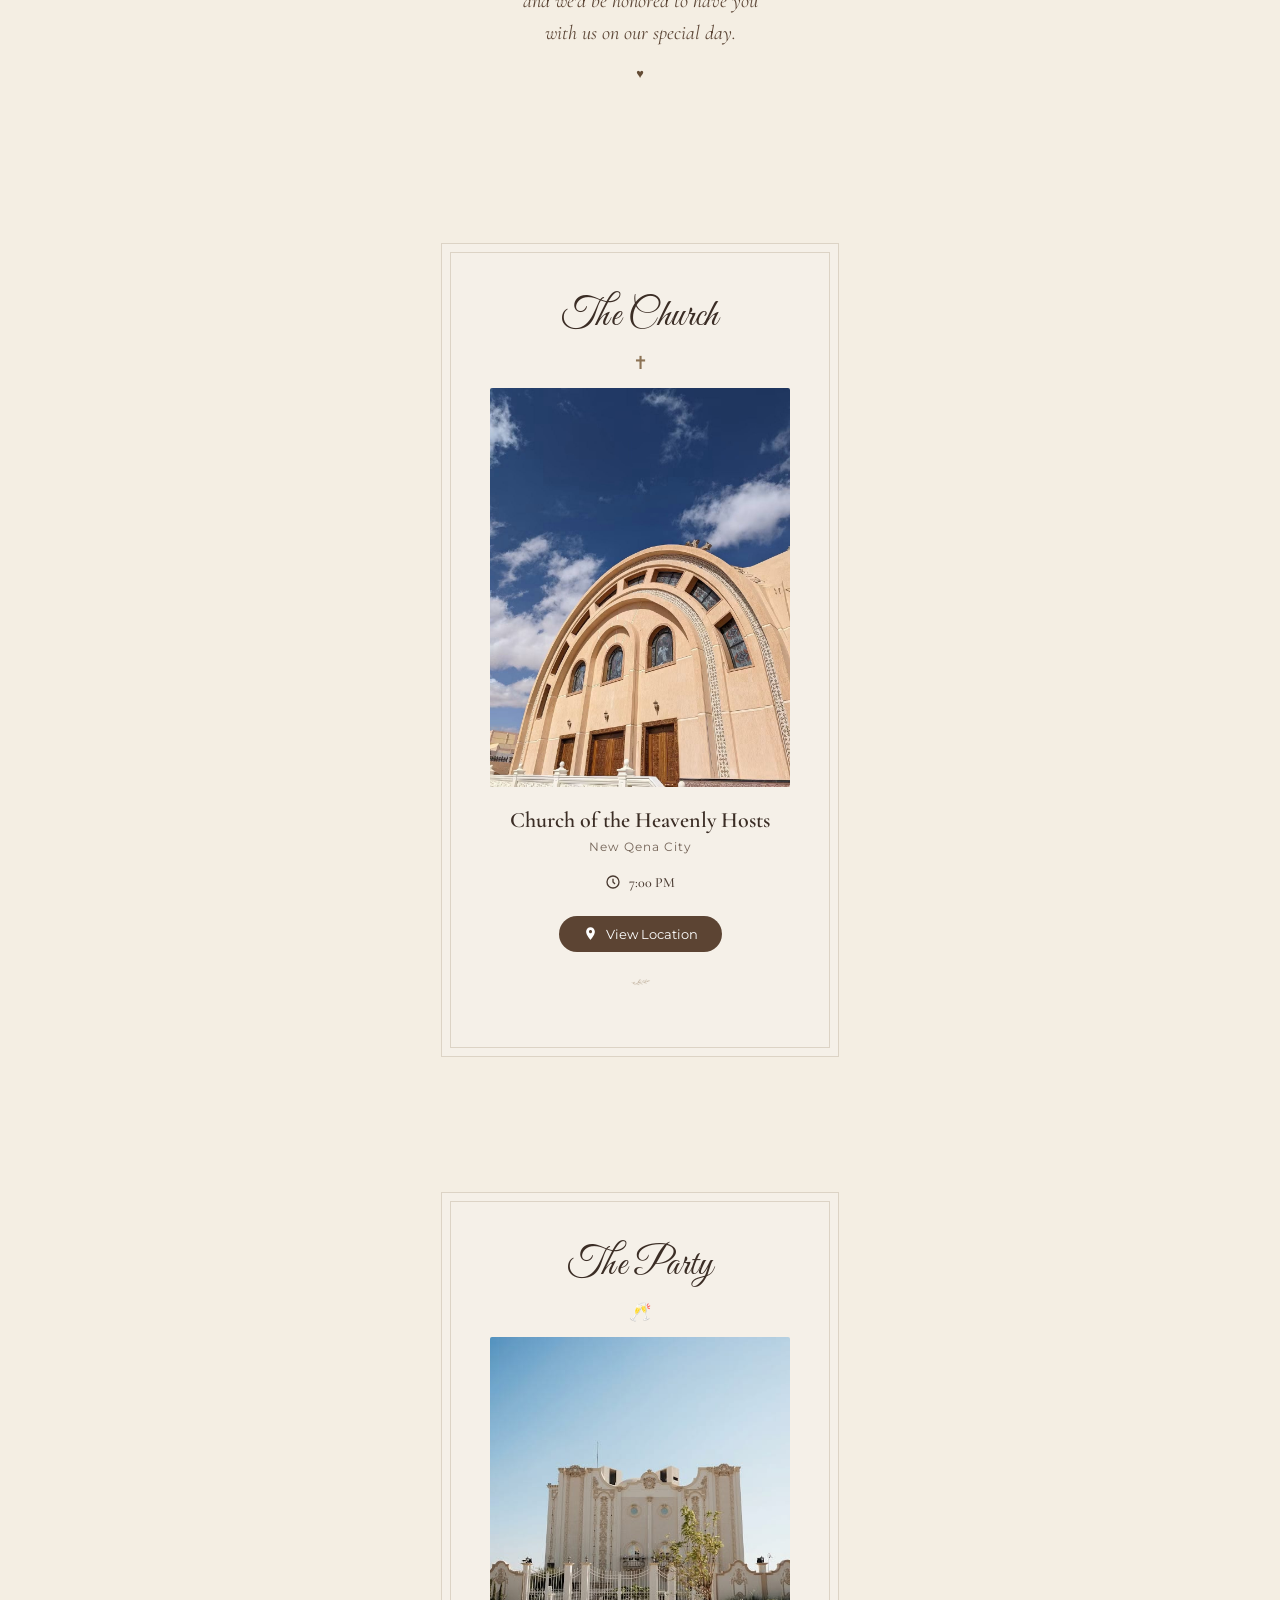
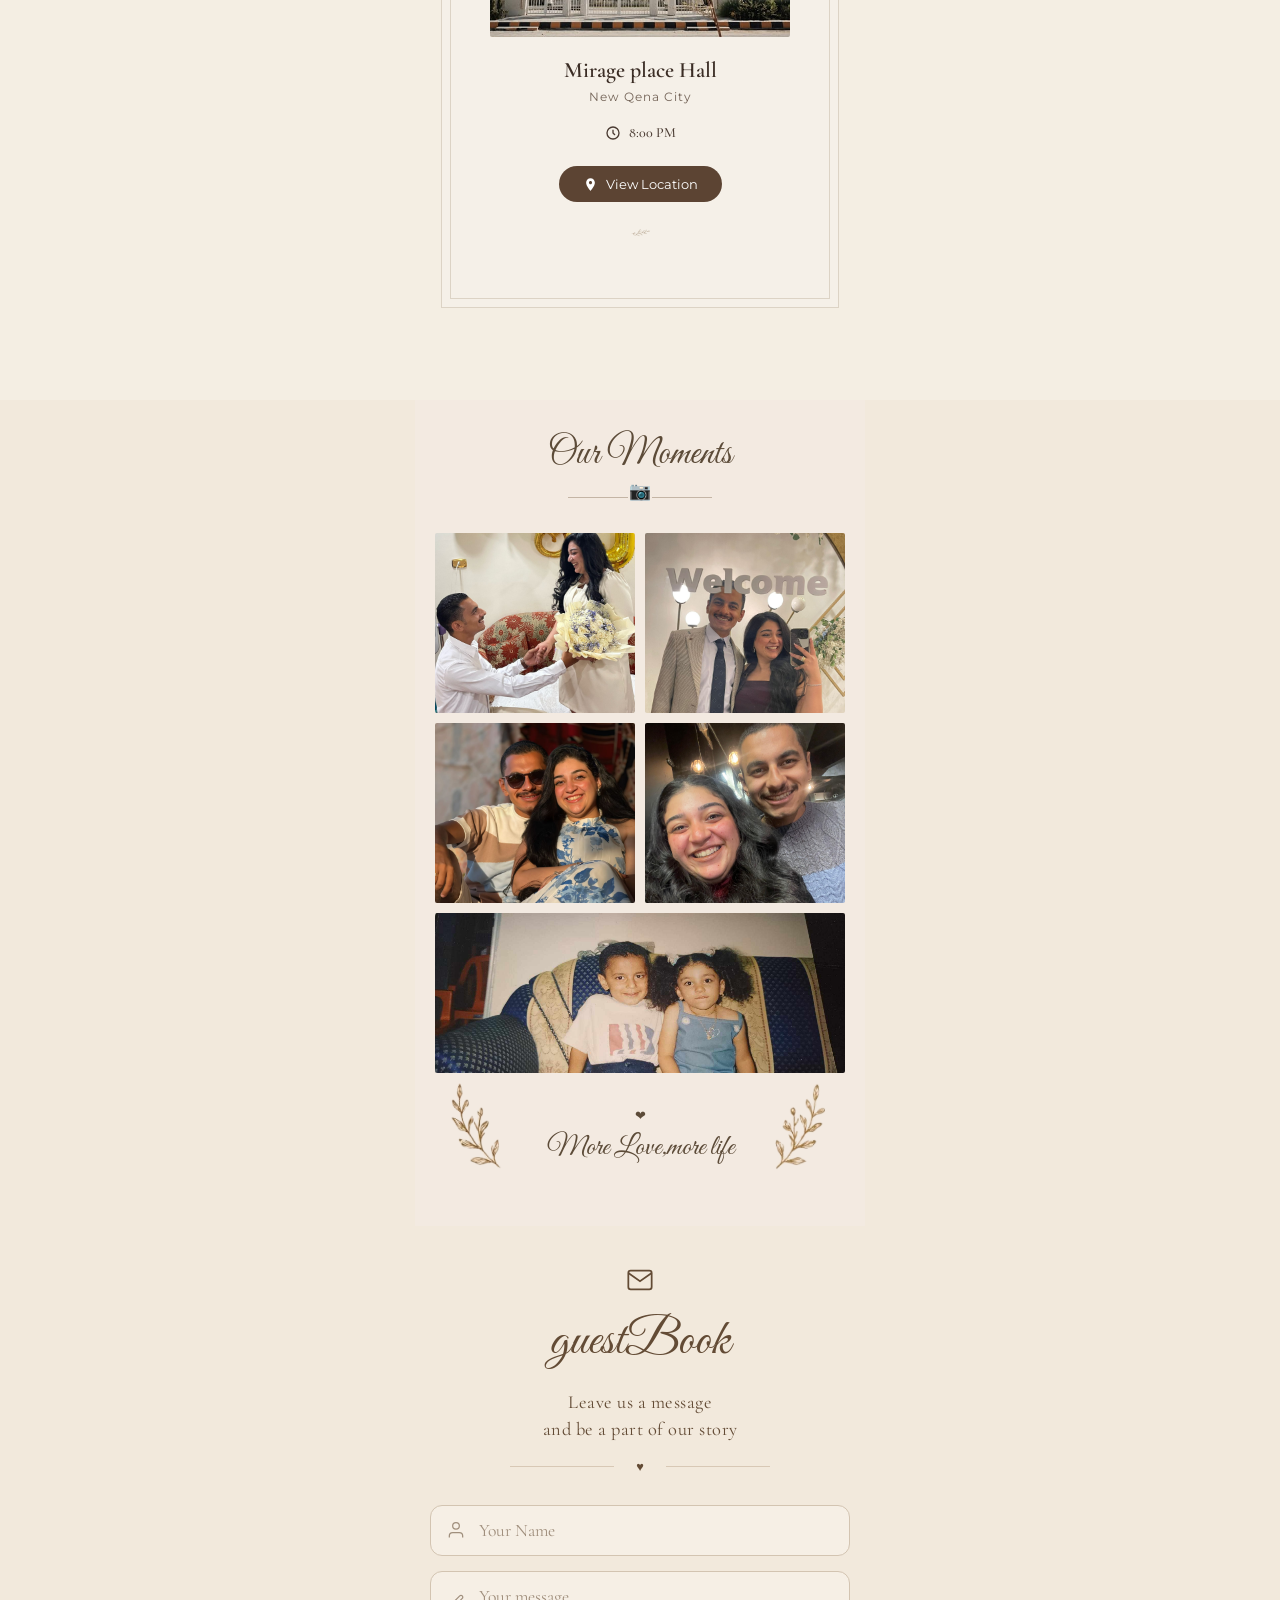
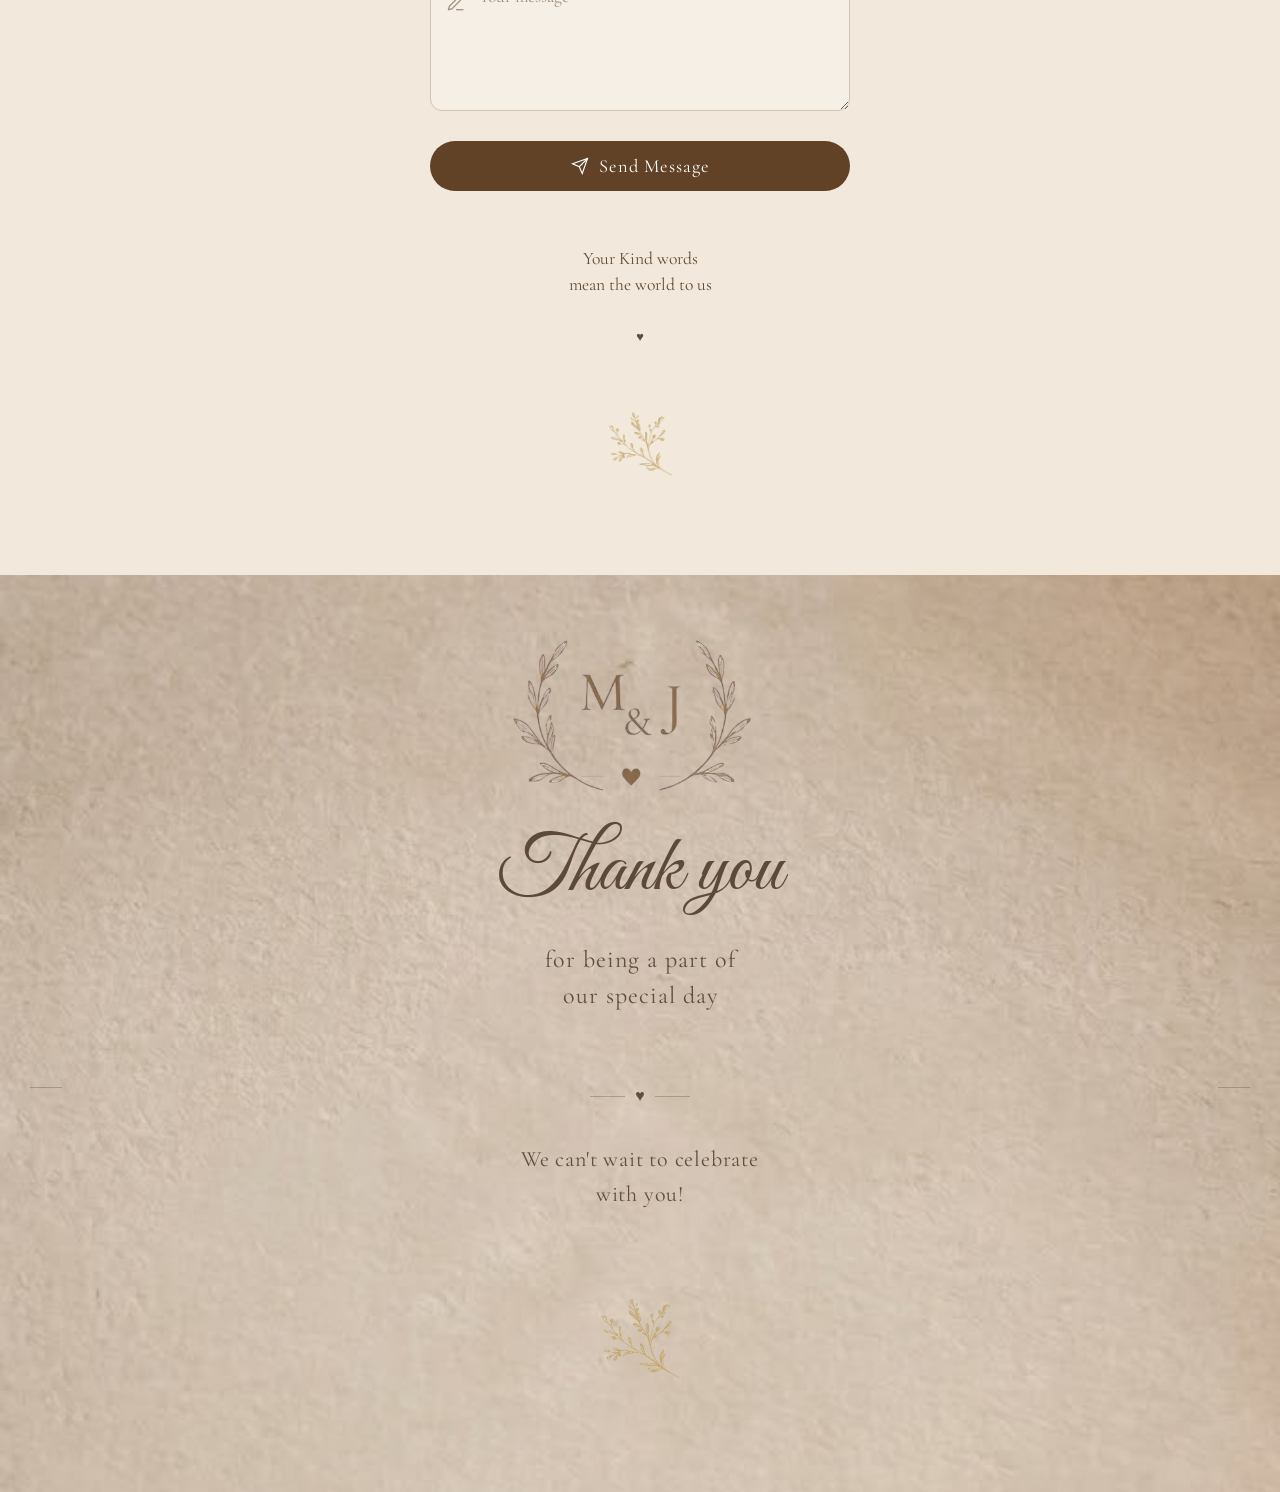
==== commit 0ac42e6d: "Enhance index.html with favicon and structure updates Added a favicon and improved HTML structure." ====
--- a/index.html
+++ b/index.html
@@ -4,7 +4,7 @@
     <meta charset="UTF-8">
     <meta name="viewport" content="width=device-width, initial-scale=1.0">
     <title>Mina & Jova - Our Wedding</title>
-
+    <link rel="icon" type="image/jpeg" href="photos/hhh.jpeg">
     <link rel="preconnect" href="https://fonts.googleapis.com">
     <link rel="preconnect" href="https://fonts.gstatic.com" crossorigin>
     <link href="https://fonts.googleapis.com/css2?family=Cormorant+Garamond:ital,wght@0,400;0,500;0,600;1,400&family=Great+Vibes&family=Montserrat:wght@300;400;500&display=swap" rel="stylesheet">
--- a/background.css
+++ b/background.css
@@ -40,6 +40,7 @@
     align-items: center;
     padding: 0;
     box-sizing: border-box;
+    touch-action: none;
 }
 
 .hero-img {
@@ -687,16 +688,13 @@
 .last-page {
     position: relative;
     width: 100%;
-    min-height: 100vh;
+    min-height: 100svh;
     display: flex;
     flex-direction: column;
     align-items: center;
-    justify-content: flex-start;
+    justify-content: center;
     text-align: center;
-
-    /* اللي بيتحكم في نزول الكلام: الرقم الأول (فوق) */
-    padding: 60vh 20px 5px 20px;
-
+    padding: 40px 20px;
     box-sizing: border-box;
     color: #614d3b;
     font-family: 'Cormorant Garamond', serif;
@@ -704,8 +702,8 @@
     overflow: hidden;
 }
 
-/* خلفية الصفحة كاملة */
-.last-page > img[alt="last-page"] {
+/* خلفية الصفحة */
+.last-page > .last-bg {
     position: absolute;
     top: 0;
     left: 0;
@@ -715,74 +713,76 @@
     z-index: 0;
 }
 
-/* العناصر فوق الخلفية */
-.last-page h1,
-.last-page p,
-.last-page .footer-heart,
-.last-page .lastletters,
-.last-page .bottom-branch {
+/* كل العناصر فوق الخلفية */
+.last-page > *:not(.last-bg) {
     position: relative;
     z-index: 1;
 }
 
-/* عنوان Thank you */
+/* الشعار */
+.last-page .monogram {
+    width: min(60vw, 260px);
+    height: auto;
+    display: block;
+    margin: 0 auto;
+}
+
+/* Thank you */
 .last-page h1 {
     font-family: 'Great Vibes', cursive;
-    font-size: 3.8rem;
+    font-size: clamp(48px, 15vw, 80px);
     font-weight: normal;
-    margin: 25px 0 0 0;
+    line-height: 1.1;
+    margin: 3vh 0 0 0;
     color: #5c4939;
 }
 
 /* النص الرئيسي */
 .last-page > p {
-    font-size: 1.25rem;
+    font-size: clamp(18px, 5vw, 24px);
     line-height: 1.5;
     letter-spacing: 1px;
-    margin: 30px 0 0 0;
+    margin: 3vh 0 0 0;
     text-transform: lowercase;
 }
 
-/* القلب والخط */
+/* القلب والخطوط */
 .last-page .footer-heart {
     display: flex;
     align-items: center;
     justify-content: center;
     width: 100%;
-    margin: 35px 0 8px 0;
-}
-
-/* القلب */
+    margin: 4vh 0 2vh 0;
+}
+
 .last-page .footer-heart span {
-    font-size: 0.9rem;
+    font-size: 1rem;
     color: #614d3b;
-    position: relative;
-}
-
-/* الخطوط على جانبي القلب */
+    font-variant-emoji: text;
+}
+
 .last-page .footer-heart::before,
 .last-page .footer-heart::after {
     content: "";
     width: 35px;
     height: 1px;
     background-color: rgba(97, 77, 59, 0.35);
-    margin: 10px 0;
+    margin: 0 10px;
 }
 
 /* النص السفلي */
 .last-page .lastletters p {
-    font-size: 1.2rem;
+    font-size: clamp(17px, 4.8vw, 22px);
     line-height: 1.6;
     letter-spacing: 0.8px;
     margin: 0;
 }
 
-/* غصن الزينة */
+/* الغصن */
 .last-page .bottom-branch img {
-    width: 100px;
+    width: min(22vw, 100px);
     height: auto;
-    margin-top: 5px;
-    margin-bottom: 0;
+    margin-top: 3vh;
     opacity: 0.85;
 }
 
